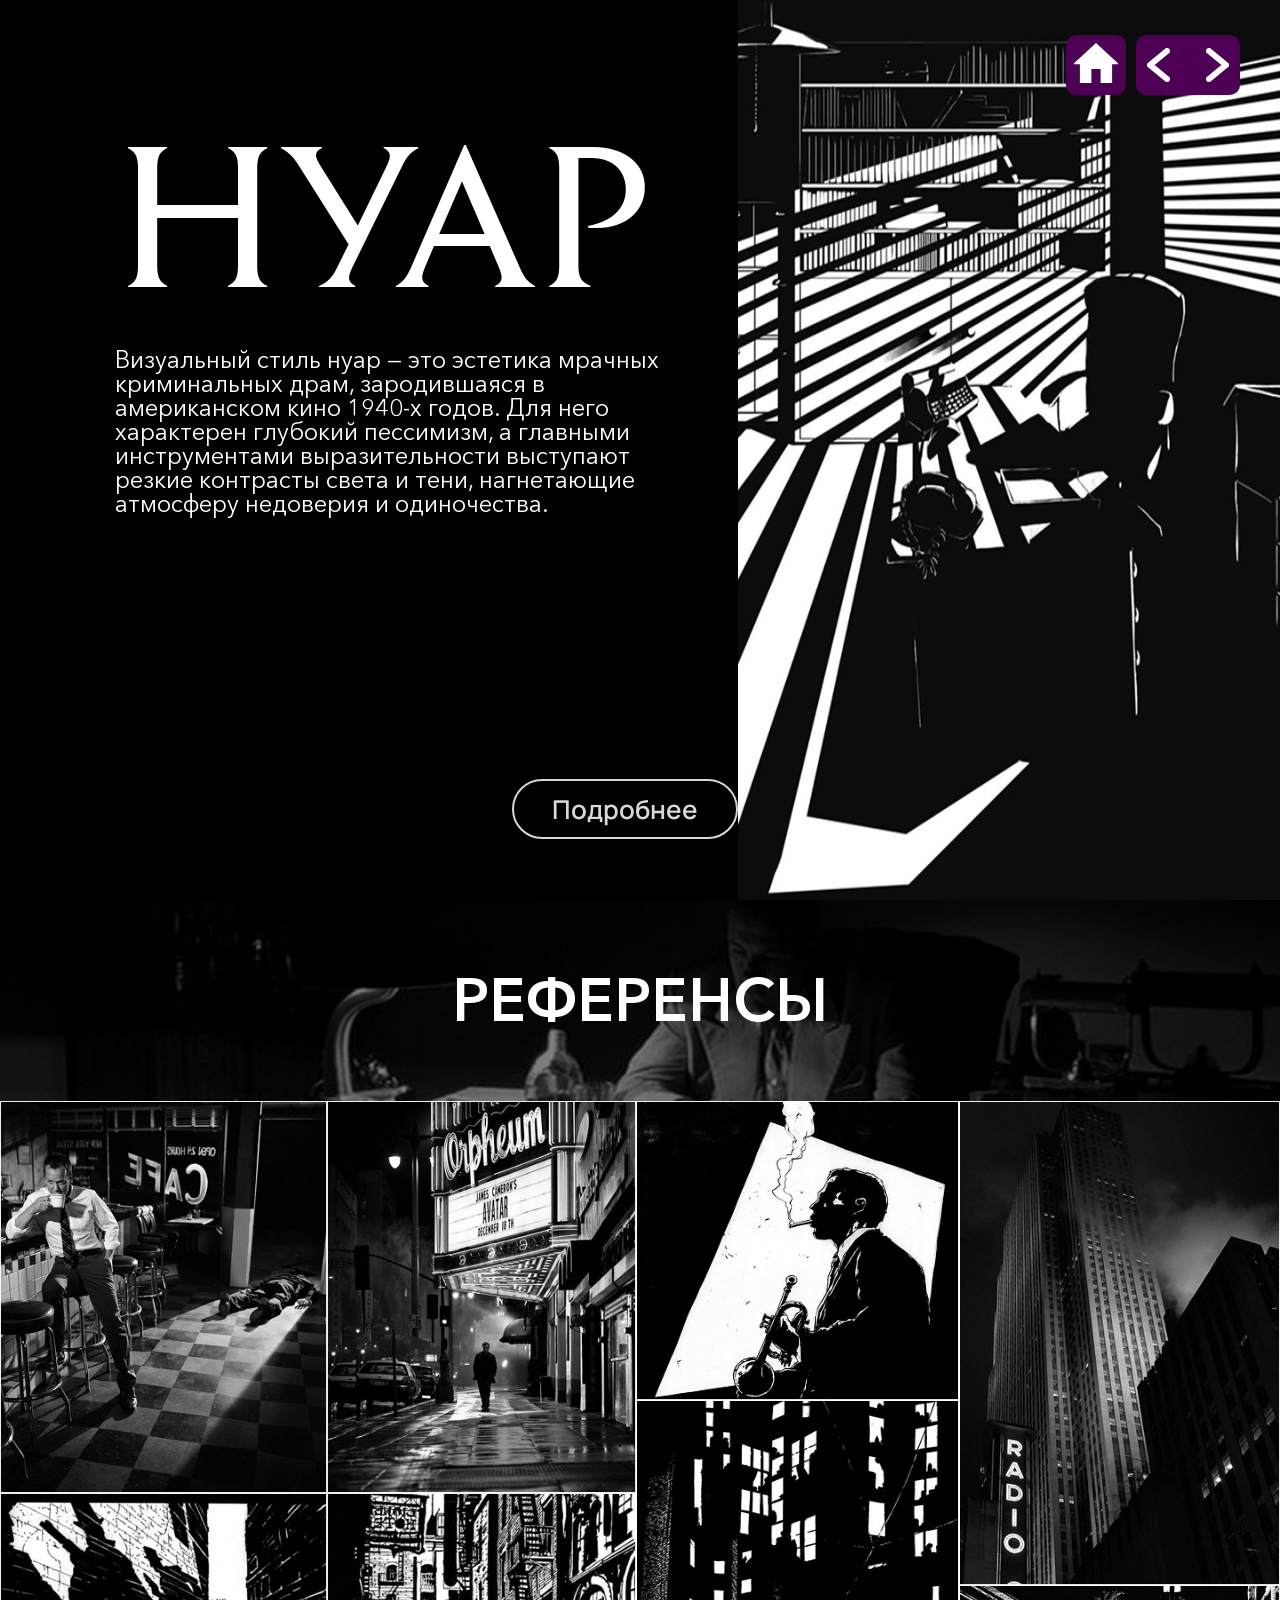
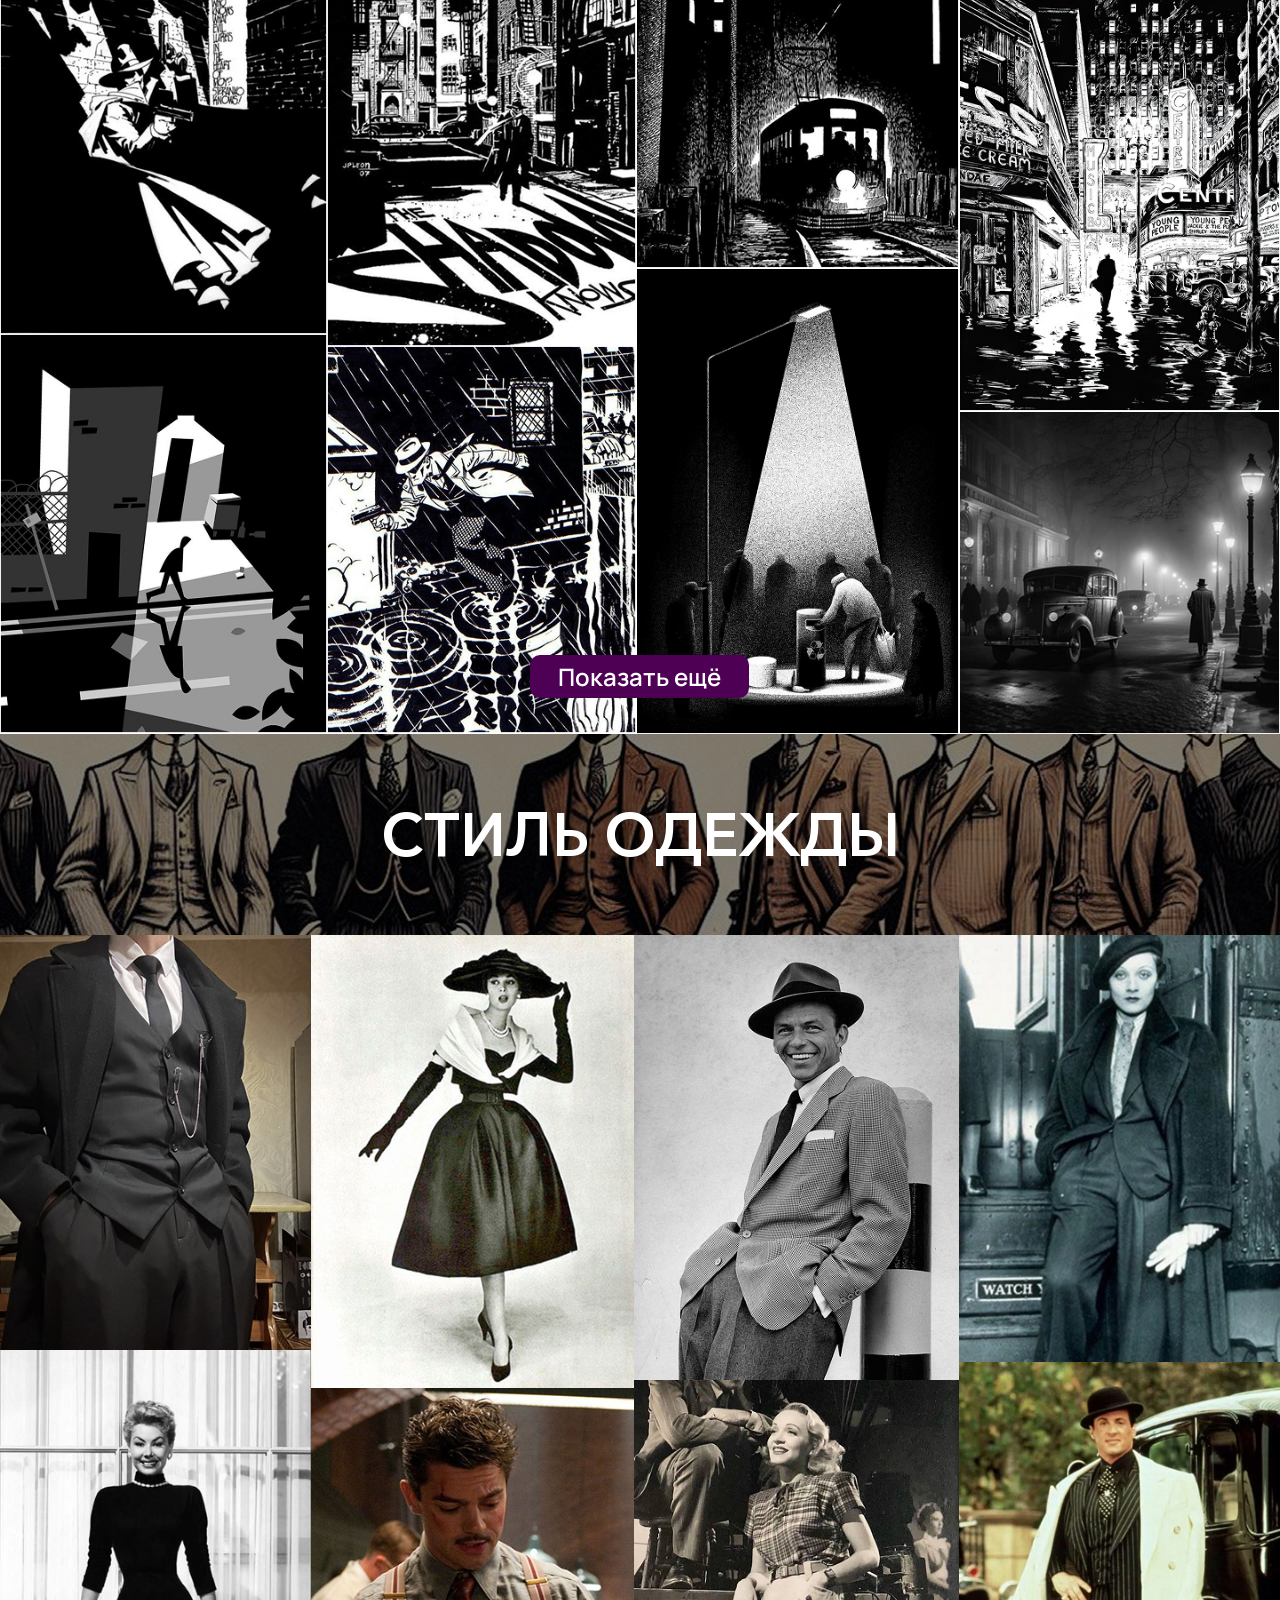
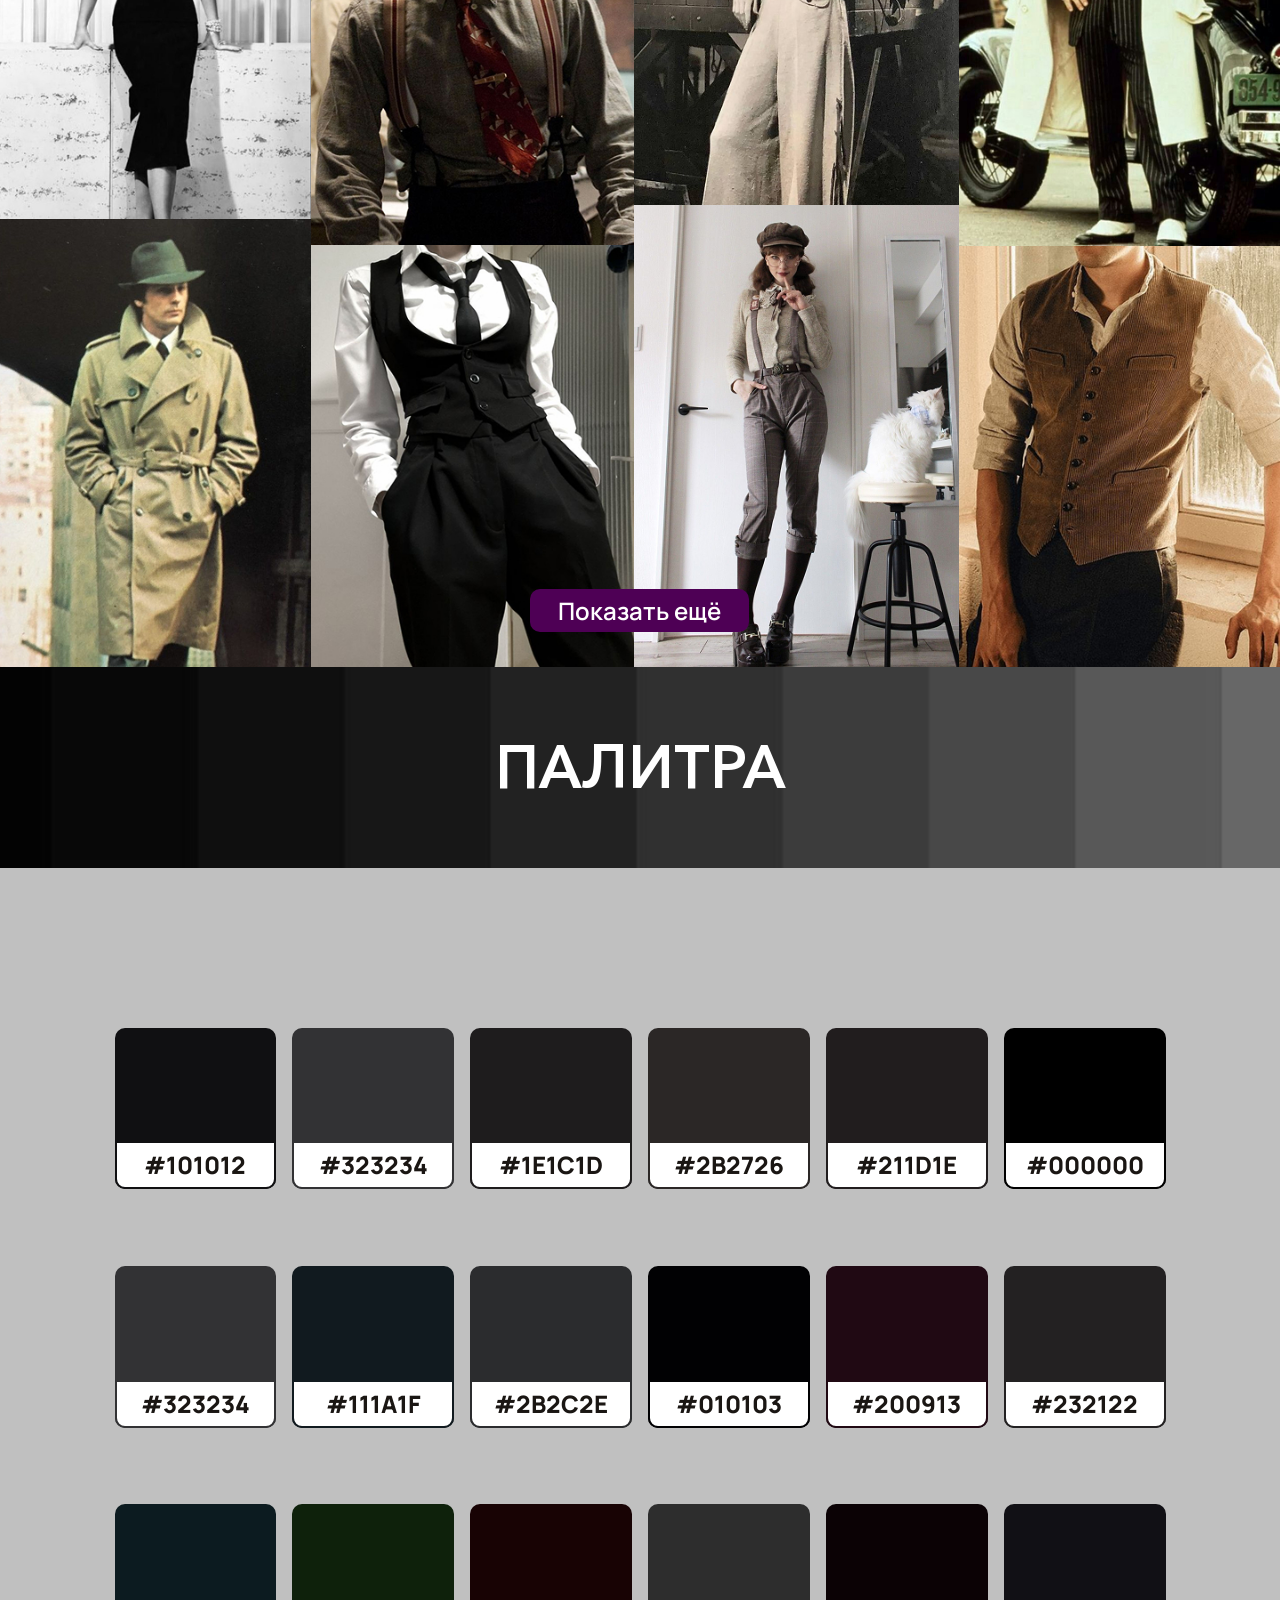
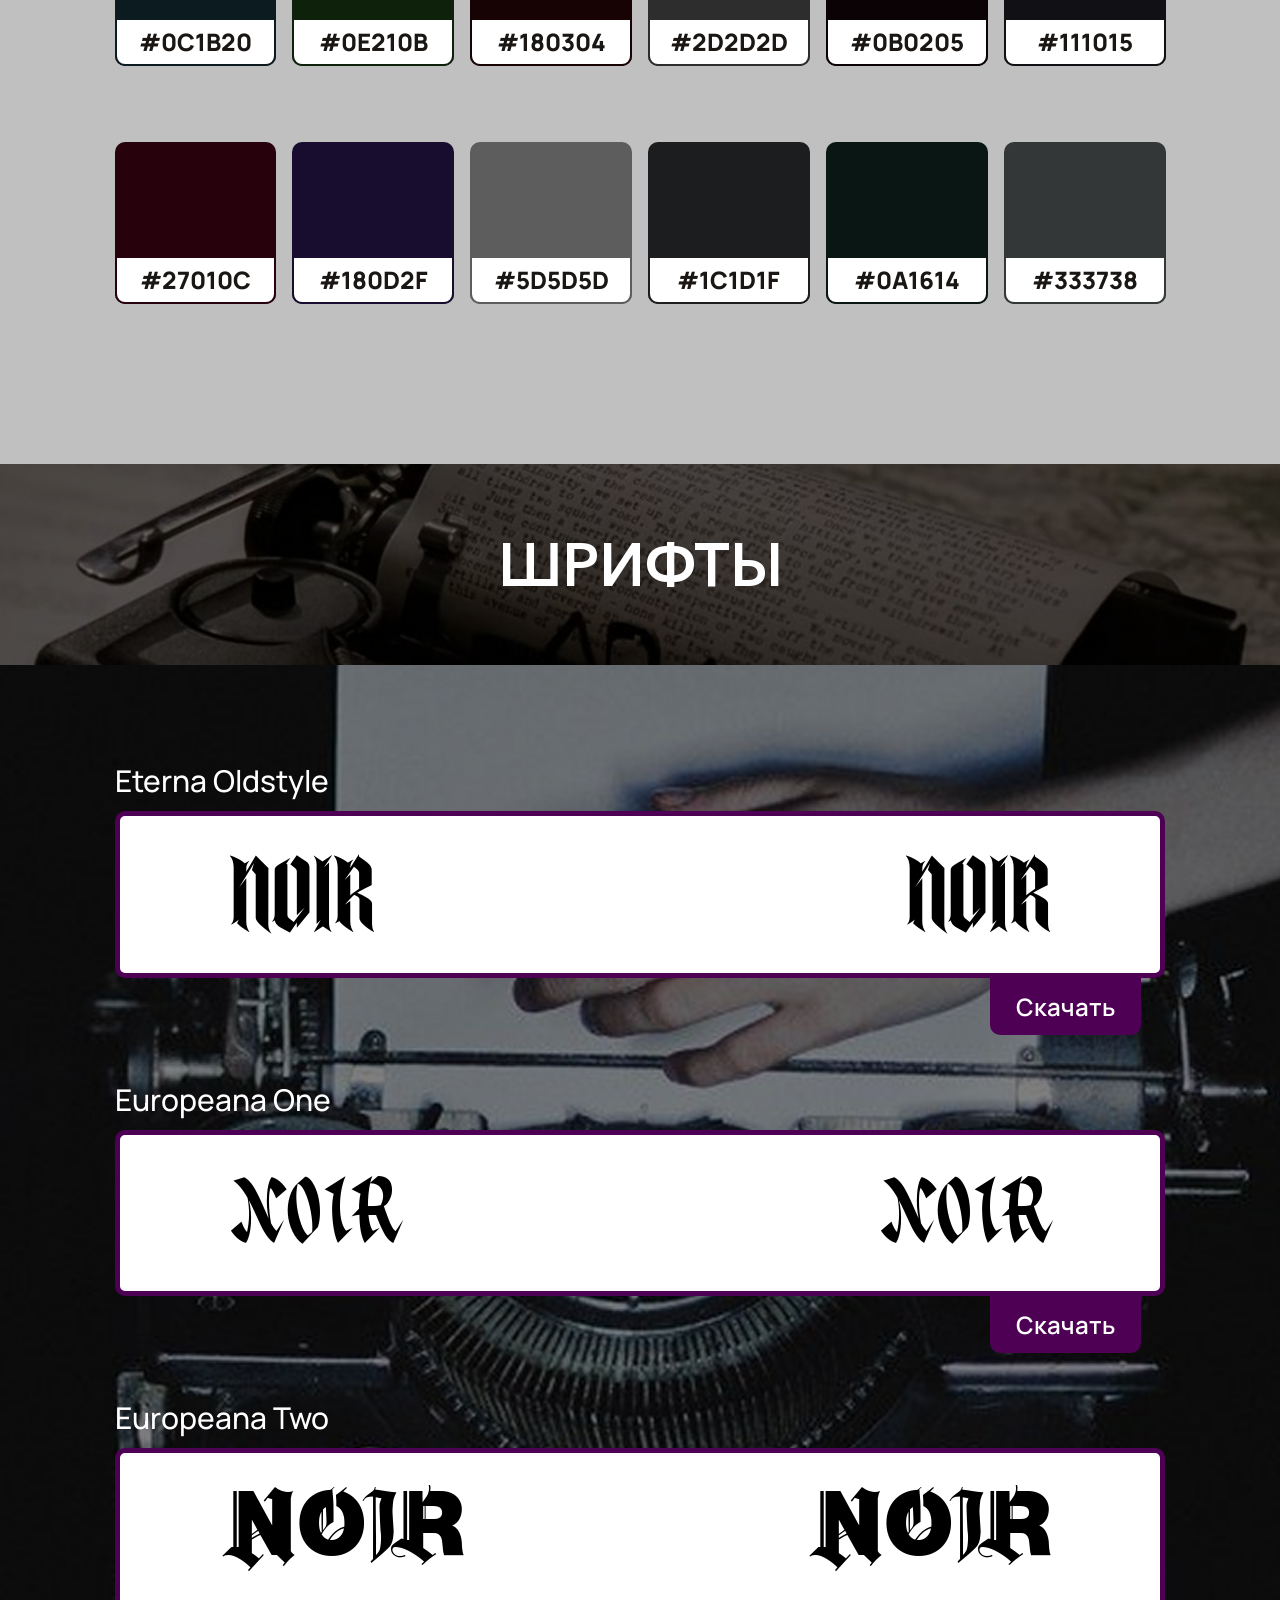
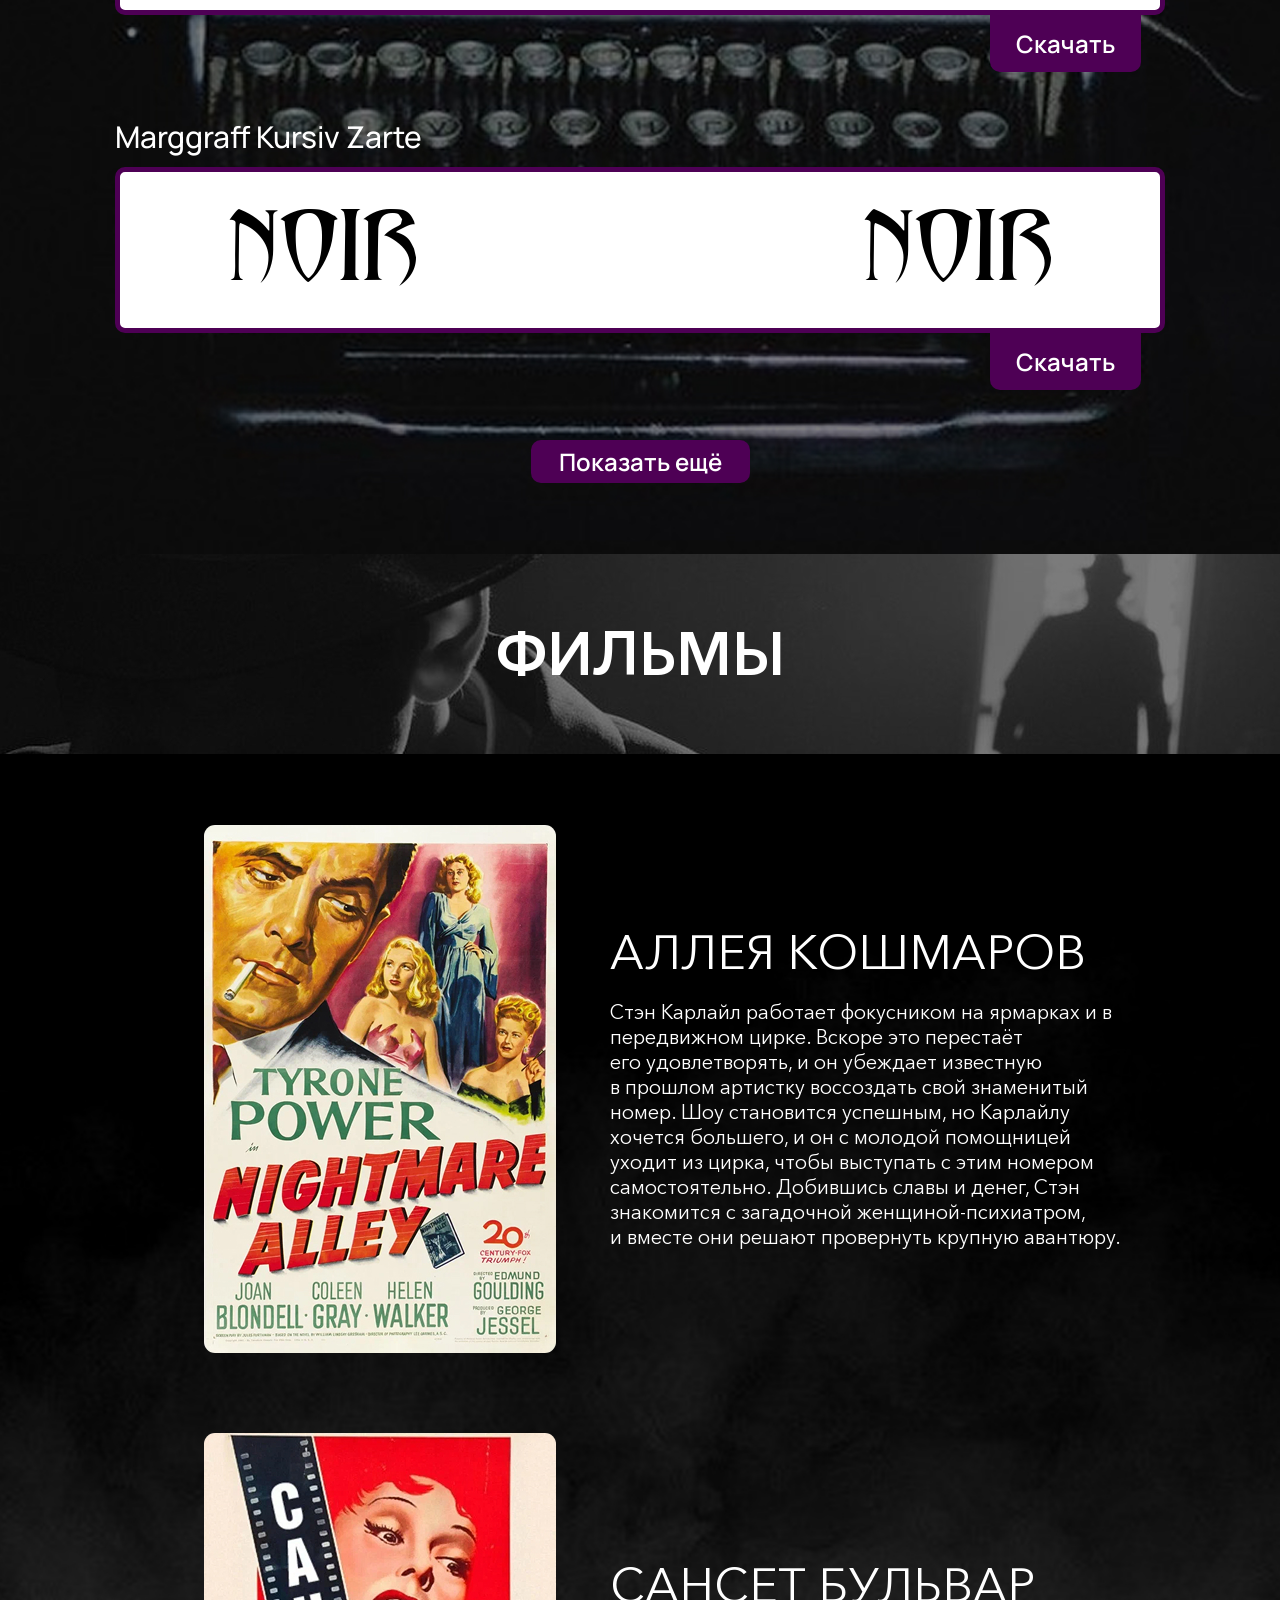
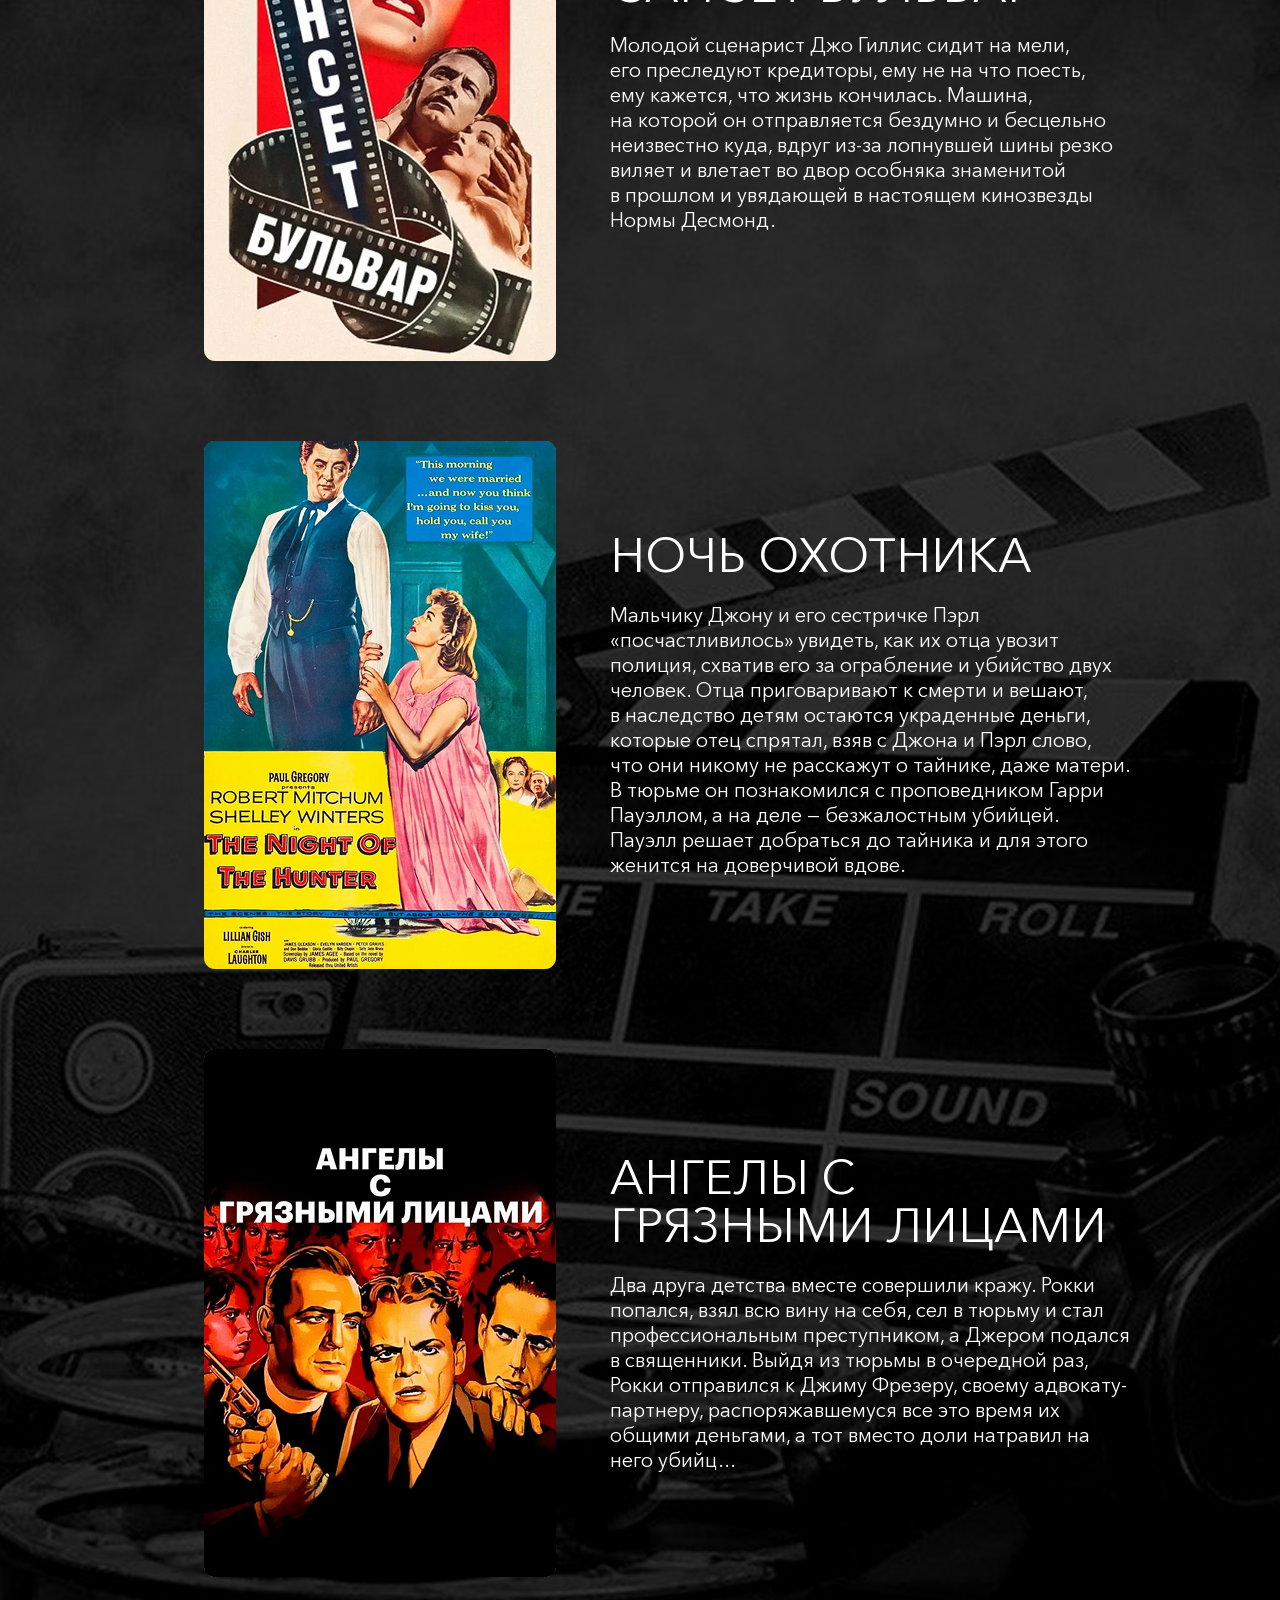
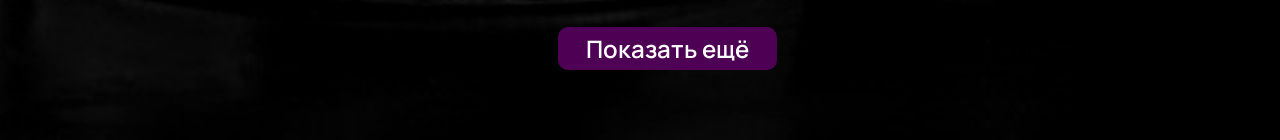
==== noir.html @ a548cc4f "dgffdfdfdfd" ====
<!doctype html>
<html lang="ru">
  <head>
    <meta charset="UTF-8" />
    <meta name="viewport" content="width=device-width, initial-scale=1.0" />
    <title>NOIR</title>
    <link rel="stylesheet" href="styles/null.css" />
    <link rel="stylesheet" href="styles/noir.css" />
  </head>
  <body>
    <menu>
        <nav>
            <button><a href=""><img src="img/home.svg" alt=""></a></button>
            <div>
                <button class="left"><a href="goth.html"><img src="img/right.svg" alt=""></a></button>
                <button class="right"><a href=""><img src="img/left.svg" alt=""></a></button>
            </div>
        </nav>
    </menu>

    <header>
      <div>
        <h1>НУАР</h1>
        <p>
            Визуальный стиль нуар  —  это эстетика мрачных криминальных драм, зародившаяся в американском кино 1940-х годов. Для него характерен глубокий пессимизм, а главными инструментами выразительности выступают резкие контрасты света и тени, нагнетающие атмосферу недоверия и одиночества. 
        </p>
        <button>Подробнее</button>
      </div>
      <img src="img/noir/main_screen/main.jpg" alt="">
    </header>

    <section class="arh">
      <div class="arh_h2">
        <h2>РЕФЕРЕНСЫ</h2>
      </div>
      <div class="arh_gallery">
        <div class="arh_gallery_1">
          <img src="img/noir/block_1/G2_P1.jpg" alt="" />
          <img src="img/noir/block_1/G2_P2.jpg" alt="" />
          <img src="img/noir/block_1/G2_P3.jpg" alt="">
        </div>
        <div class="arh_gallery_2">
          <img src="img/noir/block_1/G2_P4.jpg" alt="" />
          <img src="img/noir/block_1/G2_P5.jpg" alt="" />
          <img src="img/noir/block_1/G2_P6.jpg" alt="">
        </div>
        <div class="arh_gallery_3">
          <img src="img/noir/block_1/G2_P7.jpg" alt="" />
          <img src="img/noir/block_1/G2_P8.jpg" alt="" />
          <img src="img/noir/block_1/G2_P9.jpg" alt="">
        </div>
        <div class="arh_gallery_4">
          <img src="img/noir/block_1/G2_P10.jpg" alt="" />
          <img src="img/noir/block_1/G2_P11.jpg" alt="" />
          <img src="img/noir/block_1/G2_P12.jpg" alt="">
        </div>
        <button class="btn_more">Показать ещё</button>
      </div>
    </section>

    <section class="style">
      <div class="style_h2">
        <h2>СТИЛЬ ОДЕЖДЫ</h2>
      </div>
      <div class="style_gallery">
        <div class="style_gallery_1">
          <img src="img/noir/block_2/G3_P1.jpg" alt="" />
          <img src="img/noir/block_2/G3_P2.jpg" alt="" />
          <img src="img/noir/block_2/G3_P3.jpg" alt="" />
        </div>
        <div class="style_gallery_2">
          <img src="img/noir/block_2/G3_P4.jpg" alt="" />
          <img src="img/noir/block_2/G3_P5.jpg" alt="" />
          <img src="img/noir/block_2/G3_P6.jpg" alt="" />
        </div>
        <div class="style_gallery_3">
          <img src="img/noir/block_2/G3_P7.jpg" alt="" />
          <img src="img/noir/block_2/G3_P8.jpg" alt="" />
          <img src="img/noir/block_2/G3_P9.jpg" alt="" />
        </div>
        <div class="style_gallery_4">
          <img src="img/noir/block_2/G3_P10.jpg" alt="" />
          <img src="img/noir/block_2/G3_P11.jpg" alt="" />
          <img src="img/noir/block_2/G3_P12.jpg" alt="" />
        </div>
        <button class="btn_more">Показать ещё</button>
      </div>
    </section>

    <section class="palette">
      <div class="palette_h2">
        <h2>ПАЛИТРА</h2>
      </div>
      <div class="palette_colors">
        <div class="palette_grid">
          <div class="color_card" style="--color: #101012">
            <span class="color_label">#101012</span>
          </div>
          <div class="color_card" style="--color: #323234">
            <span class="color_label">#323234</span>
          </div>
          <div class="color_card" style="--color: #1E1C1D">
            <span class="color_label">#1E1C1D</span>
          </div>
          <div class="color_card" style="--color: #2B2726">
            <span class="color_label">#2B2726</span>
          </div>
          <div class="color_card" style="--color: #211D1E">
            <span class="color_label">#211D1E</span>
          </div>
          <div class="color_card" style="--color: #000000">
            <span class="color_label">#000000</span>
          </div>

          <div class="color_card" style="--color: #323234">
            <span class="color_label">#323234</span>
          </div>
          <div class="color_card" style="--color: #111A1F">
            <span class="color_label">#111A1F</span>
          </div>
          <div class="color_card" style="--color: #2B2C2E">
            <span class="color_label">#2B2C2E</span>
          </div>
          <div class="color_card" style="--color: #010103">
            <span class="color_label">#010103</span>
          </div>
          <div class="color_card" style="--color: #200913">
            <span class="color_label">#200913</span>
          </div>
          <div class="color_card" style="--color: #232122">
            <span class="color_label">#232122</span>
          </div>

          <div class="color_card" style="--color: #0C1B20">
            <span class="color_label">#0C1B20</span>
          </div>
          <div class="color_card" style="--color: #0E210B">
            <span class="color_label">#0E210B</span>
          </div>
          <div class="color_card" style="--color: #180304">
            <span class="color_label">#180304</span>
          </div>
          <div class="color_card" style="--color: #2D2D2D">
            <span class="color_label">#2D2D2D</span>
          </div>
          <div class="color_card" style="--color: #0B0205">
            <span class="color_label">#0B0205</span>
          </div>
          <div class="color_card" style="--color: #111015">
            <span class="color_label">#111015</span>
          </div>

          <div class="color_card" style="--color: #27010C">
            <span class="color_label">#27010C</span>
          </div>
          <div class="color_card" style="--color: #180D2F">
            <span class="color_label">#180D2F</span>
          </div>
          <div class="color_card" style="--color: #5D5D5D">
            <span class="color_label">#5D5D5D</span>
          </div>
          <div class="color_card" style="--color: #1C1D1F">
            <span class="color_label">#1C1D1F</span>
          </div>
          <div class="color_card" style="--color: #0A1614">
            <span class="color_label">#0A1614</span>
          </div>
          <div class="color_card" style="--color: #333738">
            <span class="color_label">#333738</span>
          </div>
        </div>
      </div>
    </section>

    <section class="fonts">
      <div class="fonts_h2">
        <h2>ШРИФТЫ<h2>
      </div>
      <div class="fonts_fonts">
        <div class="font_1">
          <h3>Eterna Oldstyle</h3>
          <div class="font_goth">
            <p>NOIR</p>
            <p>NOIR</p>
          </div>
          <button class="download"><a href="fonts/Cattedrale.zip" download="Cattedrale.zip">Скачать</a></button>
        </div>

        <div class="font_2">
          <h3>Europeana One</h3>
          <div class="font_goth">
            <p>NOIR</p>
            <p>NOIR</p>
          </div>
          <button class="download"><a href="fonts/Wolgadeutsche.rar" download="Wolgadeutsche.rar">Скачать</a></button>
        </div>

        <div class="font_3">
          <h3>Europeana Two</h3>
          <div class="font_goth">
            <p>NOIR</p>
            <p>NOIR</p>
          </div>
          <button class="download"><a href="fonts/Hel Grotesk Gothic SHA.zip" download="Hel Grotesk Gothic SHA.zip">Скачать</a></button>
        </div>

        <div class="font_4">
          <h3>Marggraff Kursiv Zarte</h3>
          <div class="font_goth">
            <p>NOIR</p>
            <p>NOIR</p>
          </div>
          <button class="download"><a href="fonts/Arthur Gothic.zip" download="Arthur Gothic.zip">Скачать</a></button>
        </div>

        <button class="btn_more">Показать ещё</button>
      </div>
    </section>

    <section class="films">
      <div class="films_h2">
        <h2>ФИЛЬМЫ</h2>
      </div>

      <div class="films_films">
        <div class="film_1">
          <img src="img/noir/block_5/film1.jpg" alt="" />
          <div class="film_text">
            <h4>АЛЛЕЯ КОШМАРОВ</h4>
            <p>Стэн Карлайл работает фокусником на ярмарках и в передвижном цирке. Вскоре это перестаёт его удовлетворять, и он убеждает известную в прошлом артистку воссоздать свой знаменитый номер. Шоу становится успешным, но Карлайлу хочется большего, и он с молодой помощницей уходит из цирка, чтобы выступать с этим номером самостоятельно. Добившись славы и денег, Стэн знакомится с загадочной женщиной-психиатром, и вместе они решают провернуть крупную авантюру.</p>
          </div>
        </div>

        <div class="film_2">
          <img src="img/noir/block_5/film2.jpg" alt="" />
          <div class="film_text">
            <h4>САНСЕТ БУЛЬВАР</h4>
            <p>Молодой сценарист Джо Гиллис сидит на мели, его преследуют кредиторы, ему не на что поесть, ему кажется, что жизнь кончилась. Машина, на которой он отправляется бездумно и бесцельно неизвестно куда, вдруг из-за лопнувшей шины резко виляет и влетает во двор особняка знаменитой в прошлом и увядающей в настоящем кинозвезды Нормы Десмонд.</p>
          </div>
        </div>

        <div class="film_3">
          <img src="img/noir/block_5/film3.jpg" alt="" />
          <div class="film_text">
            <h4>НОЧЬ ОХОТНИКА</h4>
            <p>Мальчику Джону и его сестричке Пэрл «посчастливилось» увидеть, как их отца увозит полиция, схватив его за ограбление и убийство двух человек. Отца приговаривают к смерти и вешают, в наследство детям остаются украденные деньги, которые отец спрятал, взяв с Джона и Пэрл слово, что они никому не расскажут о тайнике, даже матери. В тюрьме он познакомился с проповедником Гарри Пауэллом, а на деле — безжалостным убийцей. Пауэлл решает добраться до тайника и для этого женится на доверчивой вдове.</p>
          </div>
        </div>

        <div class="film_4">
          <img src="img/noir/block_5/film4.jpg" alt="" />
          <div class="film_text">
            <h4>АНГЕЛЫ С ГРЯЗНЫМИ ЛИЦАМИ</h4>
            <p>Два друга детства вместе совершили кражу. Рокки попался, взял всю вину на себя, сел в тюрьму и стал профессиональным преступником, а Джером подался в священники. Выйдя из тюрьмы в очередной раз, Рокки отправился к Джиму Фрезеру, своему адвокату-партнеру, распоряжавшемуся все это время их общими деньгами, а тот вместо доли натравил на него убийц...</p>
          </div>
        </div>

        <button class="btn_more">Показать ещё</button>
      </div>
    </section>
  </body>
</html>
---- styles/null.css ----
* {
  padding: 0;
  margin: 0;
  border: 0;
}
*,
*:before,
*:after {
  -moz-box-sizing: border-box;
  -webkit-box-sizing: border-box;
  box-sizing: border-box;
}
:focus,
:active {
  outline: none;
}
a:focus,
a:active {
  outline: none;
}
nav,
footer,
header,
aside {
  display: block;
}
html,
body {
  height: max-content;
  overflow-x: hidden;
  width: 100%;
  font-size: 100%;
  line-height: 1;
  font-size: 16px;
  -ms-text-size-adjust: 100%;
  -moz-text-size-adjust: 100%;
  -webkit-text-size-adjust: 100%;
}
input,
button,
textarea {
  font-family: inherit;
}
input::-ms-clear {
  display: none;
}
button {
  cursor: pointer;
}
button::-moz-focus-inner {
  padding: 0;
  border: 0;
}
a,
a:visited {
  text-decoration: none;
}
a:hover {
  text-decoration: none;
}
ul li {
  list-style: none;
}
img {
  vertical-align: top;
}
h1,
h2,
h3,
h4,
h5,
h6 {
  font-size: inherit;
  font-weight: 400;
}

@font-face {
  font-family: "Rome";
  src: url("../fonts/ST ROME/STRomeTrial-Regular.ttf") format("truetype");
  font-weight: 400;
  font-style: normal;
  font-display: swap;
}

@font-face {
  font-family: "Book";
  src: url("../fonts/BookmanCTT/BookmanCTT.ttf") format("truetype");
  font-weight: 400;
  font-style: normal;
  font-display: swap;
}

@font-face {
  font-family: "Manrope";
  src: url("../fonts/Manrope/Manrope-Medium.ttf") format("truetype");
  font-weight: 500;
  font-style: normal;
  font-display: swap;
}
@font-face {
  font-family: "Manrope";
  src: url("../fonts/Manrope/Manrope-SemiBold.ttf") format("truetype");
  font-weight: 600;
  font-style: normal;
  font-display: swap;
}
@font-face {
  font-family: "Manrope";
  src: url("../fonts/Manrope/Manrope-ExtraBold.ttf") format("truetype");
  font-weight: 800;
  font-style: normal;
  font-display: swap;
}

@font-face {
  font-family: "Avenir";
  src: url("../fonts/Avenir Next Cyr/avenirnextcyr-demi.ttf") format("truetype");
  font-weight: 700;
  font-style: normal;
  font-display: swap;
}
@font-face {
  font-family: "Avenir";
  src: url("../fonts/Avenir Next Cyr/avenirnextcyr-regular.ttf") format("truetype");
  font-weight: 400;
  font-style: normal;
  font-display: swap;
}

@font-face {
  font-family: "Cattedrale";
  src: url("../fonts/Cattedrale/Cattedrale[RUSbyPenka220]-Sliced_0.ttf") format("truetype");
  font-weight: 500;
  font-style: normal;
  font-display: swap;
}

@font-face {
  font-family: "Wolga";
  src: url("../fonts/Wolgadeutsche/Wolgadeutsche.ttf") format("truetype");
  font-weight: 400;
  font-style: normal;
  font-display: swap;
}

@font-face {
  font-family: "Hel";
  src: url("../fonts/Hel Grotesk Gothic SHA/HelBla_Cyr.ttf") format("truetype");
  font-weight: 900;
  font-style: normal;
  font-display: swap;
}

@font-face {
  font-family: "Arthur";
  src: url("../fonts//Arthur Gothic/ofont.ru_Arthur Gothic (1).ttf") format("truetype");
  font-weight: 400;
  font-style: normal;
  font-display: swap;
}

menu {
    position: fixed;
    overflow: hidden;
    top: 30px;
    right: 30px;
    z-index: 1000;
    padding: 5px 10px;
    border-radius: 10px;
}
.menu_fon {
    position: absolute;
    width: 100%;
    height: 100%;
    border-radius: 10px;
    background-color: rgba(0, 0, 0, 0.7);
    filter: blur(15px);
    top: 0;
    z-index: 1001;
}
menu nav {
    position: relative;
    display: flex;
    gap: 10px;
    z-index: 1111;
}
menu button {
    background-color: rgba(78, 0, 85, 1);
    height: 60px;
    width: 60px;
    border-radius: 10px
}
.left {
    width: 50px;
    border-radius: 10px 0 0 10px;
    padding-right: 5px;
    background-color: unset;
}
.right {
    width: 50px;
    padding-left: 5px;
    border-radius: 0 10px 10px 0;
    background-color: unset;
}
menu div {
    border-radius: 10px;
    background-color: rgba(78, 0, 85, 1);
}
---- styles/noir.css ----
header {
  height: 100vh;
  width: 100vw;
  padding-left: 9vw;
  display: flex;
  background-color: #000000;
}
header div {
    height: 100%;
    padding: 10vw 5.9vw 0 0;
    position: relative;
}
header img {
    height: 100vh;
    width: 42.36vw;
}
h1 {
  font-family: "Rome", Sans-Serif;
  font-weight: 400;
  font-size: 200px;
  color: #ffffff;
}
header p {
  font-family: 'Avenir', Sans-Serif;
  margin-top: 20px;
  font-weight: 400;
  font-size: 24px;
  color: #ffffff;
}
header button {
  padding: 10px 38px;
  font-family: "Manrope", Sans-Serif;
  font-weight: 600;
  font-size: 26px;
  color: rgba(255, 255, 255, 0.85);
  border: 2px solid rgba(255, 252, 252, 0.85);
  border-radius: 100px;
  background-color: unset;
  display: block;
  margin: auto;
  position: absolute;
  bottom: 4.8vw;
  right: 0;
}

h2 {
  font-family: "Avenir", Sans-Serif;
  font-weight: 700;
  font-size: 60px;
  color: #ffffff;
}
.arh_h2,
.style_h2,
.palette_h2,
.fonts_h2,
.films_h2 {
  padding: 5.5vw 0;
  display: grid;
  justify-content: center;
}
.arh_h2 {
  background-image: url("../img/noir/block_1/tittle.jpg");
  background-size: cover;
  background-position: center;
  background-repeat: no-repeat;
}
.arh_gallery {
  position: relative;
  width: 100vw;
  display: flex;
}
.arh_gallery_1,
.arh_gallery_2,
.arh_gallery_3,
.arh_gallery_4 {
  width: 100%;
}
.arh_gallery_1 img,
.arh_gallery_2 img,
.arh_gallery_3 img,
.arh_gallery_4 img {
  height: auto;
  display: block;
  object-fit: cover;
  transition:
    transform 0.5s ease,
    box-shadow 0.5s ease;
  cursor: pointer;
}
.arh_gallery_1 img:hover,
.arh_gallery_2 img:hover,
.arh_gallery_3 img:hover,
.arh_gallery_4 img:hover {
  transform: scale(1.02);
  box-shadow: 5px 5px 20px 12px rgba(0, 0, 0, 0.5);
  z-index: 10;
  position: relative;
}
.arh_gallery_1 img {
    width: 25.55vw;
}
.arh_gallery_2 img {
    width: 24.16vw;
}
.arh_gallery_3 img {
    width: 25.22vw;
}
.arh_gallery_4 img {
    width: 25.07vw;
}

.btn_more {
  padding: 5px 28px;
  background-color: rgba(78, 0, 85, 1);
  border-radius: 10px;
  font-family: "Manrope", Sans-Serif;
  font-weight: 600;
  font-size: 24px;
  color: rgba(255, 255, 255, 1);
  z-index: 20;
  --width: max-content;
}
.arh_gallery button {
  position: absolute;
  bottom: 2.8vw;
  right: calc(50vw - 109px);
}

.style {
  width: 100vw;
}
.style_h2 {
  background-image: url("../img/noir/block_2/tittle.jpg");
  background-size: cover;
  background-position: center;
  background-repeat: no-repeat;
}
.style_gallery {
  position: relative;
  width: 100vw;
  display: flex;
}
.style_gallery_1 img,
.style_gallery_2 img,
.style_gallery_3 img,
.style_gallery_4 img {
  height: auto;
  display: block;
  object-fit: cover;
  transition:
    transform 0.5s ease,
    box-shadow 0.5s ease;
  cursor: pointer;
}
.style_gallery_1 img:hover,
.style_gallery_2 img:hover,
.style_gallery_3 img:hover,
.style_gallery_4 img:hover {
  transform: scale(1.02);
  box-shadow: 5px 5px 20px 12px rgba(0, 0, 0, 0.5);
  z-index: 10;
  position: relative;
}
.style_gallery_1 img {
  width: 24.31vw;
}
.style_gallery_2 img {
  width: 25.21vw;
}
.style_gallery_3 img {
  width: 25.4vw;
}
.style_gallery_4 img {
  width: 25.09vw;
}
.style_gallery button {
  position: absolute;
  bottom: 2.7vw;
  right: calc(50vw - 109px);
}

.palette {
  width: 100vw;
}
.palette_h2 {
  background-image: url("../img/noir/block_3/tittle.jpg");
  background-size: cover;
  background-position: center;
  background-repeat: no-repeat;
}
.palette_colors {
  width: 100%;
  padding: 12.5vw 8.95vw;
  background-color: #C0C0C0;
}
.palette_grid {
  display: grid;
  grid-template-columns: repeat(6, 1fr);
  gap: 5.97vw 1.25vw;
  max-width: calc(182px * 6 + 18px * 5);
  margin: 0 auto;
}
.color_card {
  border-radius: 10px;
  background-color: var(--color);
  aspect-ratio: 1 / 1;
  width: 100%;
  position: relative;
  transition:
    transform 0.25s ease,
    box-shadow 0.25s ease;
  cursor: pointer;
}
.color_card:hover {
  transform: scale(1.05);
  box-shadow: 0 20px 30px -12px rgba(0, 0, 0, 0.3);
  z-index: 10;
}
.color_label {
  position: absolute;
  text-align: center;
  width: 100%;
  bottom: 0;
  background: rgba(255, 255, 255, 1);
  border: 2px solid var(--color);
  border-radius: 0 0 10px 10px;
  padding: 10px 0;
  font-size: 24px;
  font-weight: 800;
  font-family: "Manrope", Sans-Serif;
  color: #1a1613;
  pointer-events: none;
}

.fonts {
  width: 100vw;
}
.fonts_h2 {
  background-image: url("../img/noir/block_4/tittle.jpg");
  background-size: cover;
  background-position: center;
  background-repeat: no-repeat;
}
.fonts_fonts {
  padding: 7.9vw 9vw 5.5vw 9vw;
  background-image: url("../img/noir/block_4/G5.jpg");
  background-size: cover;
  background-position: center;
  background-repeat: no-repeat;
  background-position: top;
  display: grid;
  gap: 50px;
  justify-items: center;
}
.font_1,
.font_2,
.font_3,
.font_4 {
  width: 100%;
}
.font_1 p {
  font-family: "Cattedrale", Sans-Serif;
  font-weight: 500;
}
.font_2 p {
  font-family: "Wolga", Sans-Serif;
  font-weight: 400;
}
.font_3 p {
  font-family: "Hel", Sans-Serif;
  font-weight: 900;
}
.font_4 p {
  font-family: "Arthur", Sans-Serif;
  font-weight: 400;
}
h3 {
  font-family: "Manrope", Sans-Serif;
  font-weight: 500;
  font-size: 30px;
  color: #ffffff;
  margin-bottom: 15px;
}
.font_goth {
  width: 100%;
  padding: 2.6vw 8.41vw;
  display: flex;
  justify-content: space-between;
  background-color: #ffffff;
  border: 5px solid #4e0055;
  border-radius: 10px;
}
.font_goth p {
  font-size: 90px;
  color: #000000;
}
.download {
  font-family: "Manrope", Sans-Serif;
  font-weight: 600;
  font-size: 24px;
  color: #ffffff;
  background-color: #4e0055;
  border-radius: 0 0 10px 10px;
  margin-left: calc(98% - 12vw);
  padding: 12px 26px;
}
.download a {
  font-family: "Manrope", Sans-Serif;
  font-weight: 600;
  font-size: 24px;
  color: #ffffff;
}

.films {
  width: 100vw;
}
.films_h2 {
  background-image: url("../img/noir/block_5/tittle.jpg");
  background-size: cover;
  background-position: center;
  background-repeat: no-repeat;
}
.films_films {
  background-image: url("../img/noir/block_5/G6.jpg");
  background-size: cover;
  background-position: center;
  background-repeat: no-repeat;
  padding: 5.5vw 11.73vw 5.5vw 15.97vw;
  display: grid;
  gap: 80px;
  justify-items: center;
}
.films_films img {
  width: 352px;
  height: 528px;
  border-radius: 11px;
}
.film_1,
.film_2,
.film_3,
.film_4 {
  display: flex;
  gap: 4.16vw;
  align-items: center;
}
h4 {
  font-family: "Avenir", Sans-Serif;
  font-size: 48px;
  font-weight: 450;
  color: #ffffff;
  margin-bottom: 24px;
}
.film_text p {
  font-family: "Avenir", Sans-Serif;
  font-size: 20px;
  font-weight: 400;
  color: #ffffff;
  line-height: 25px;
}
.films_films .btn_more {
  margin-top: -30px;
}
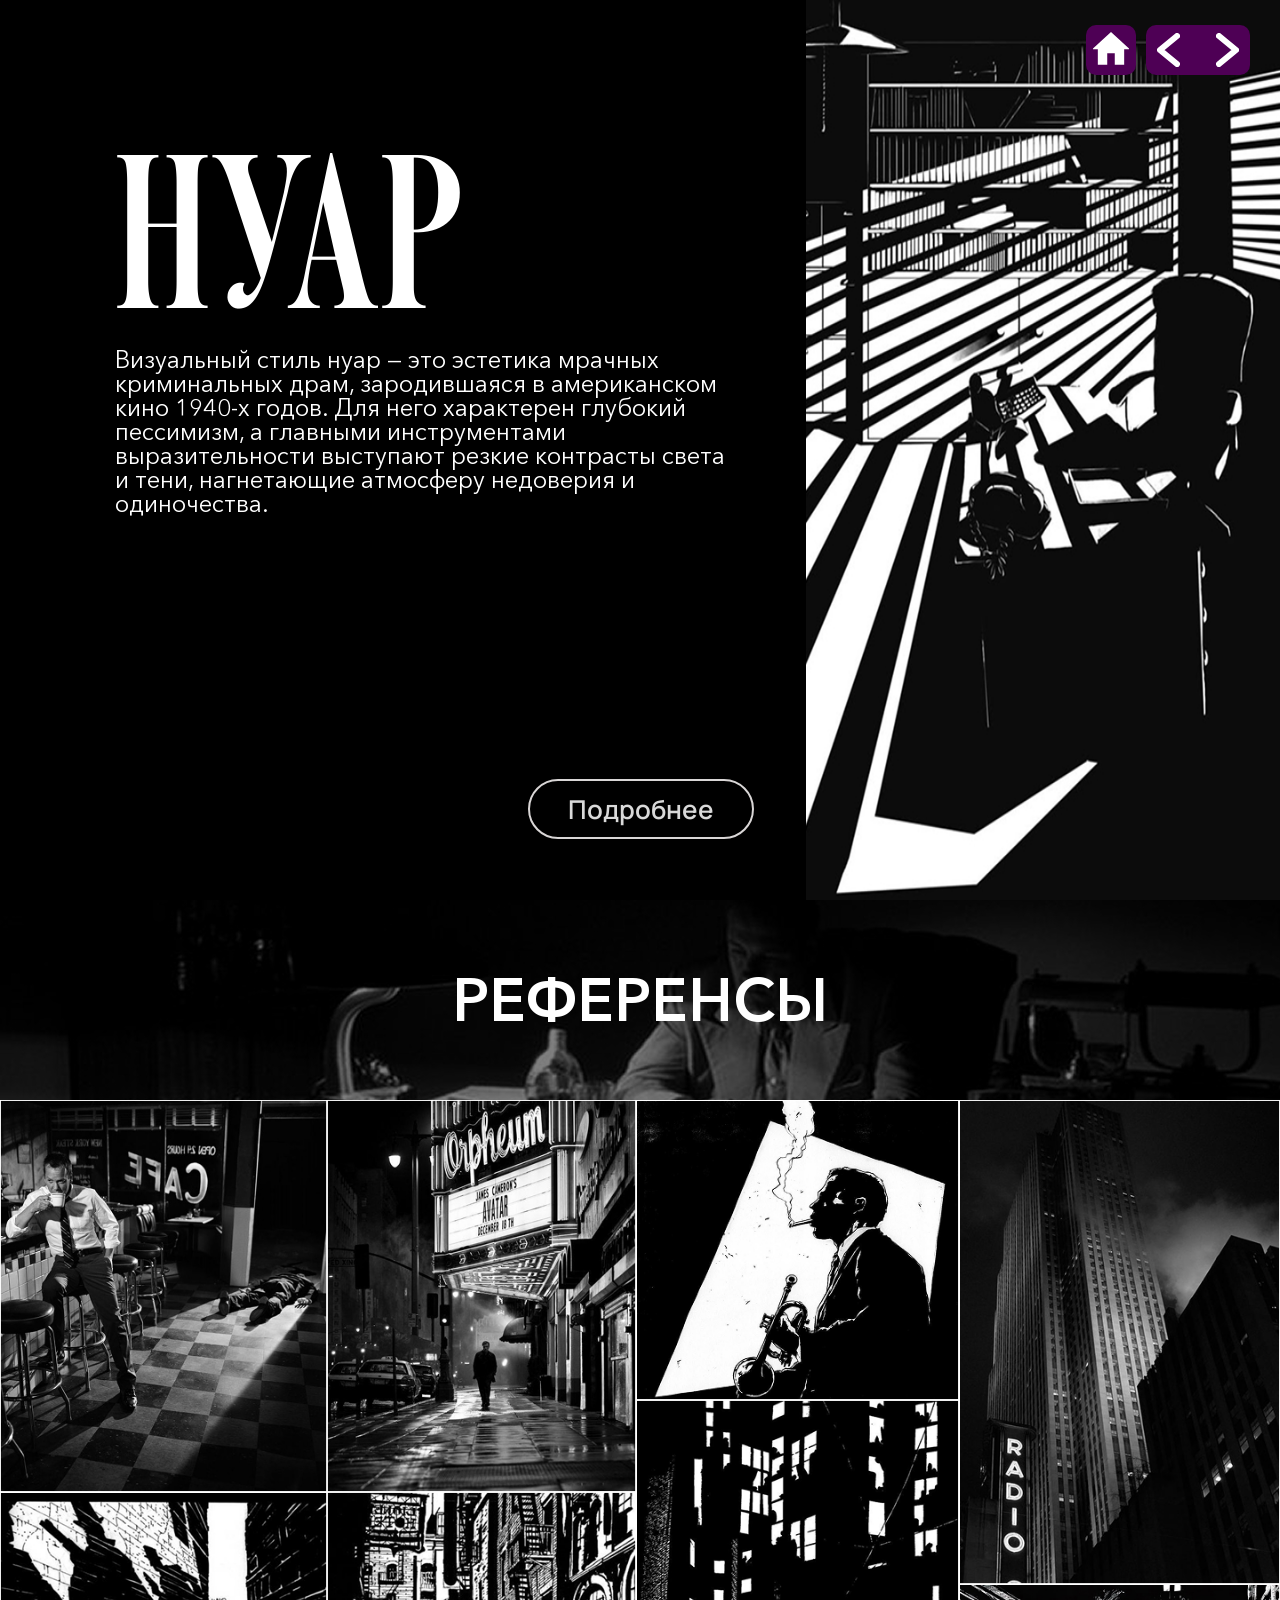
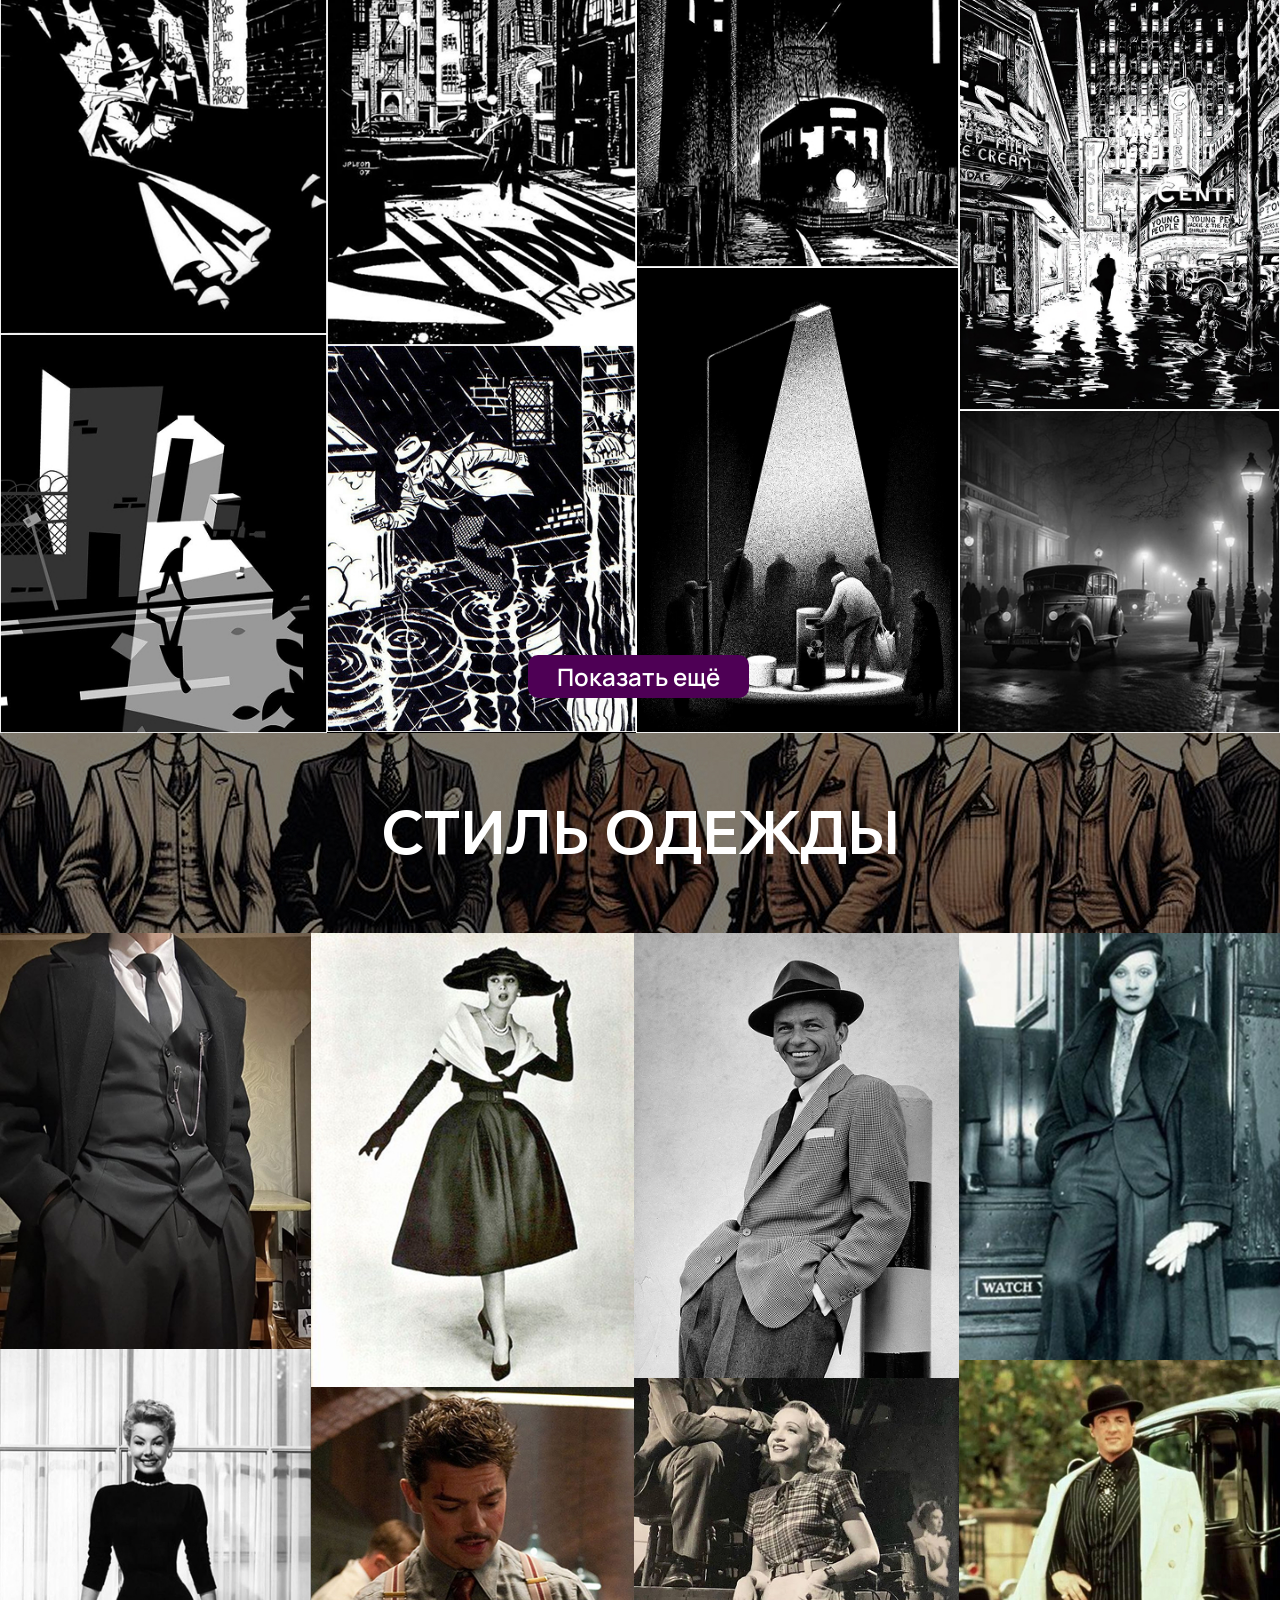
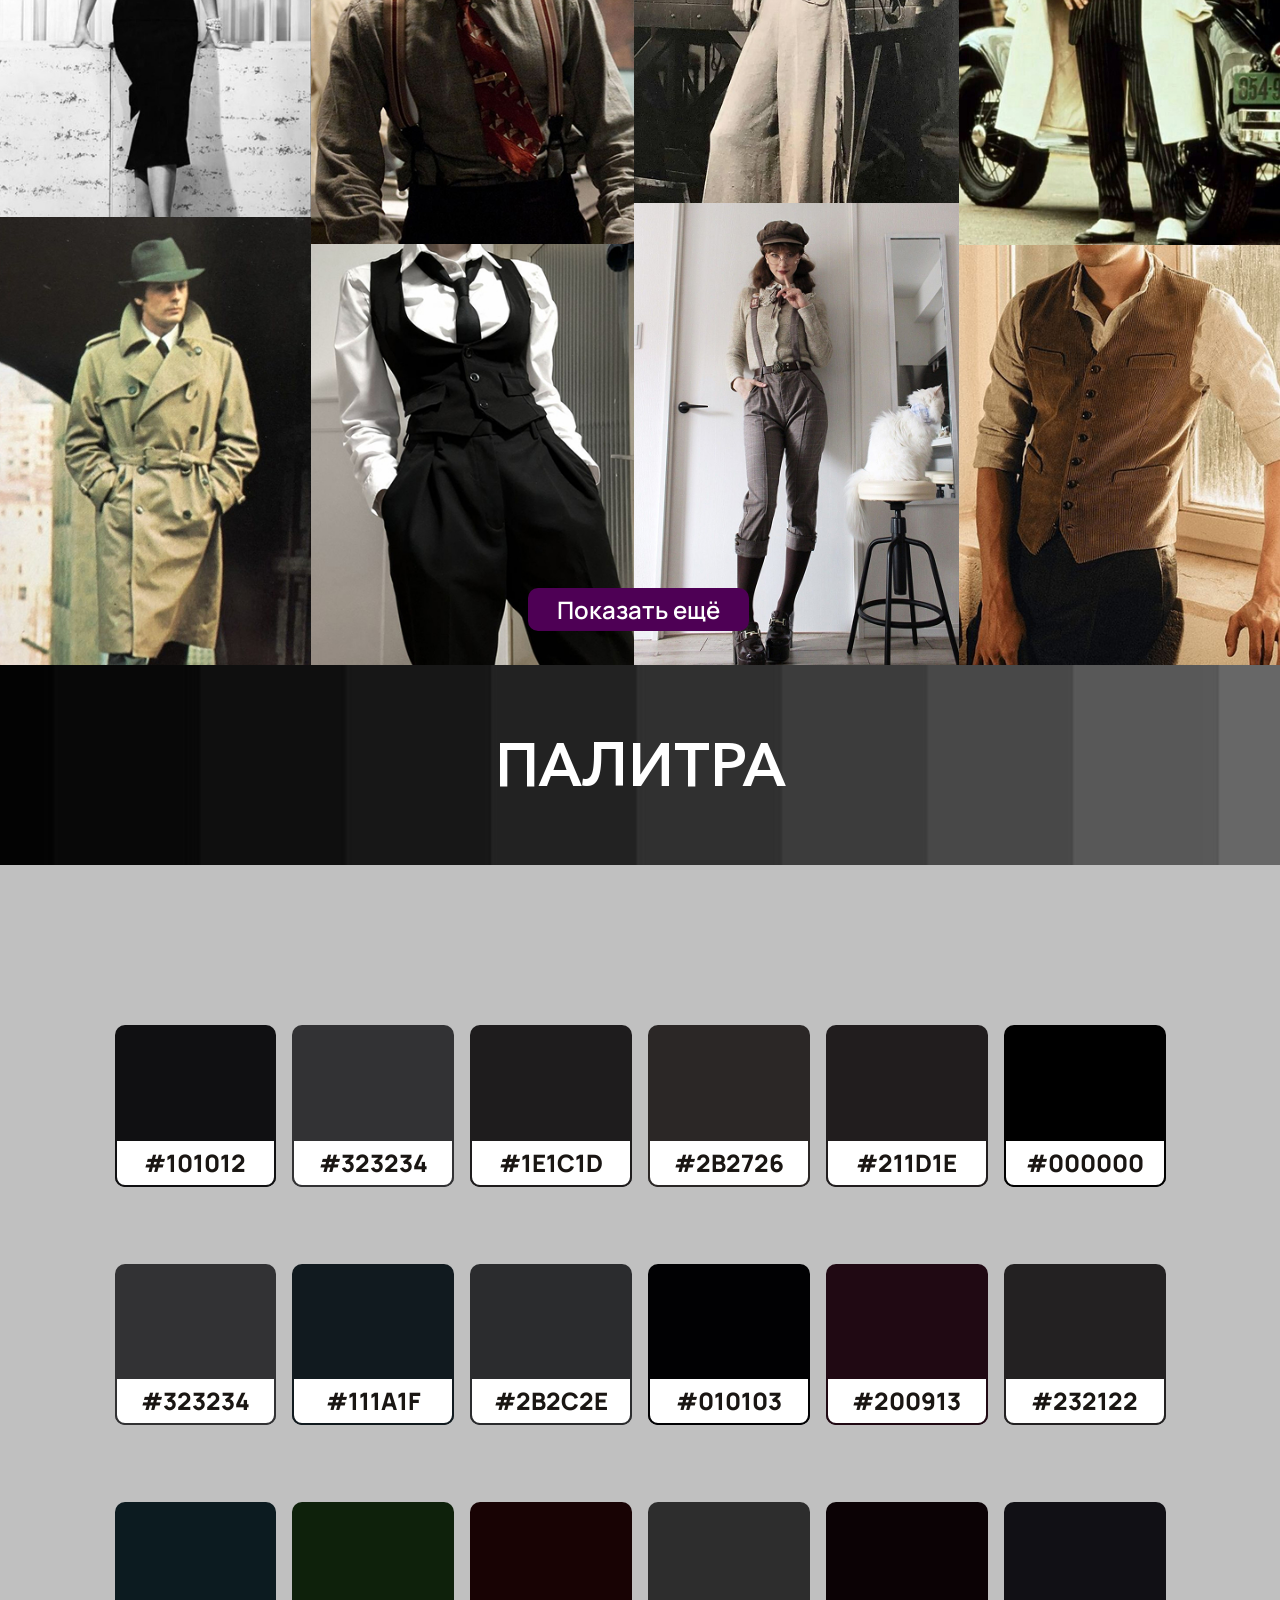
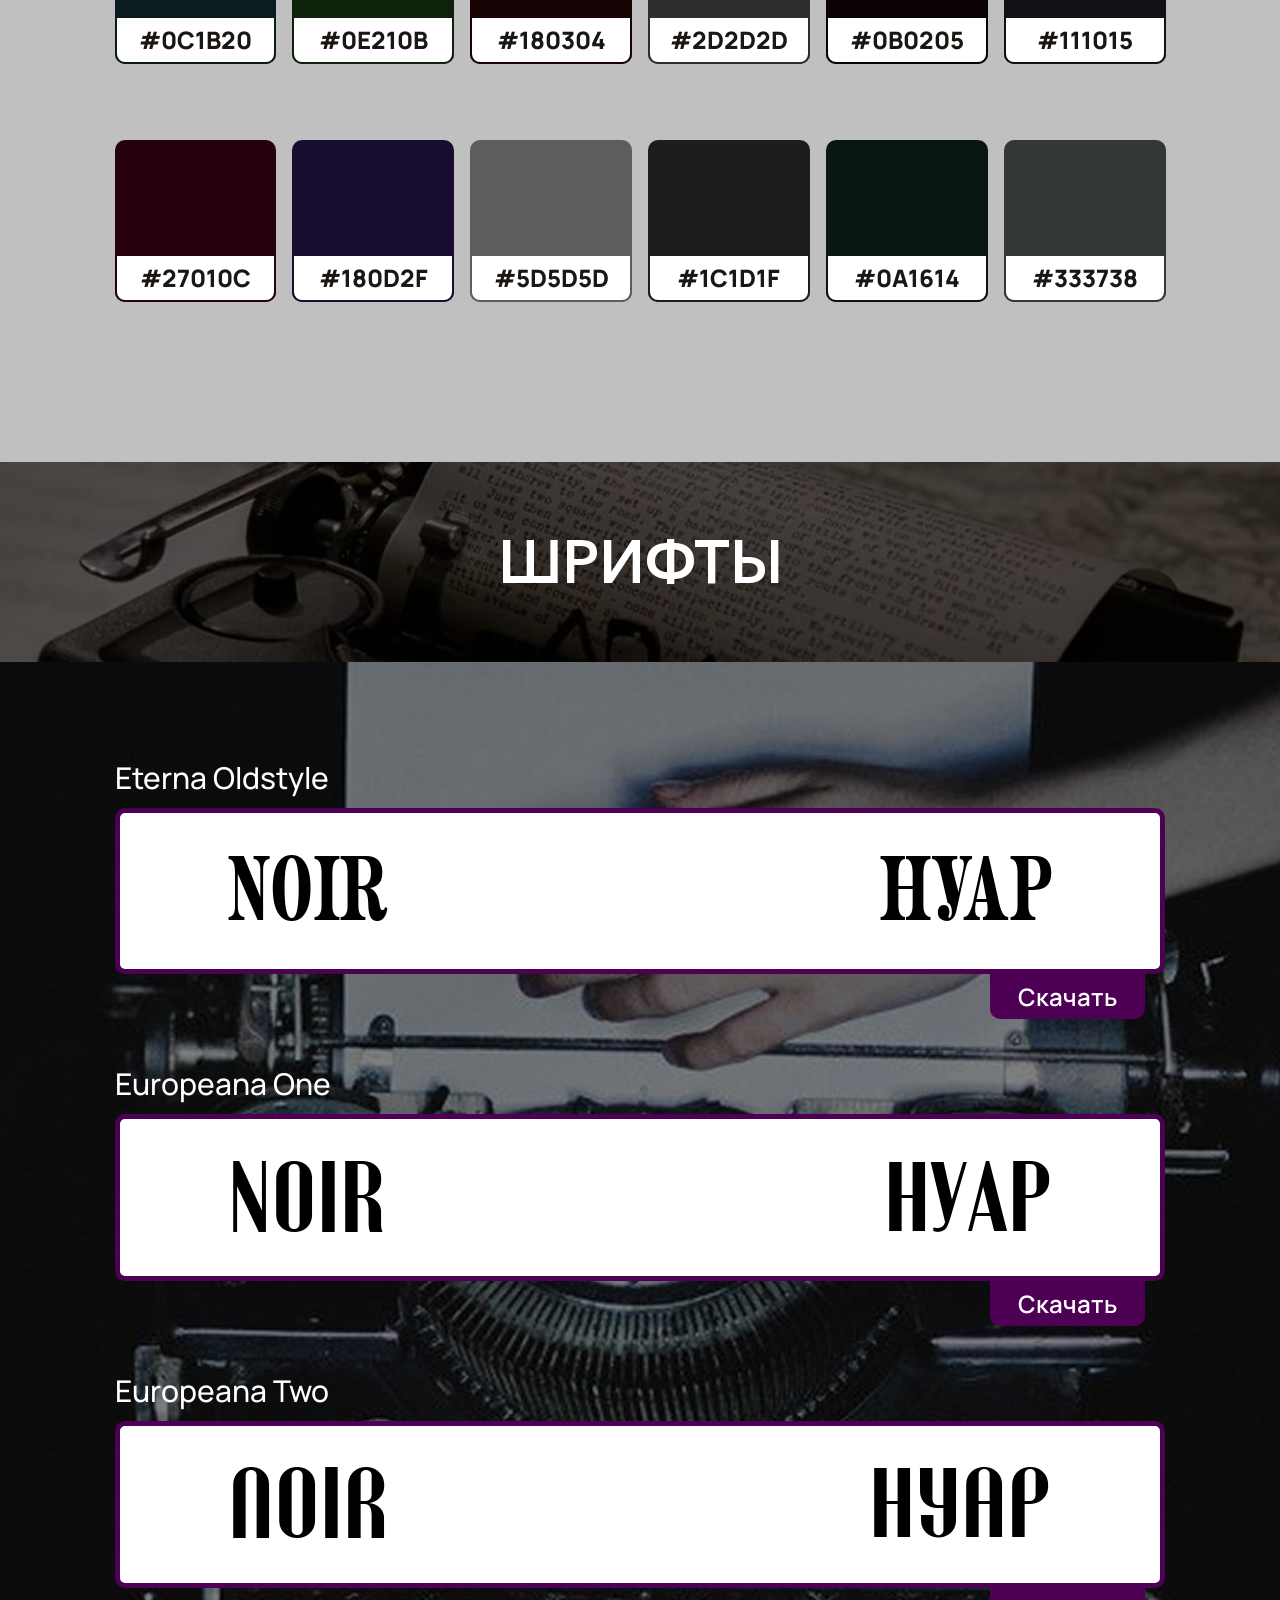
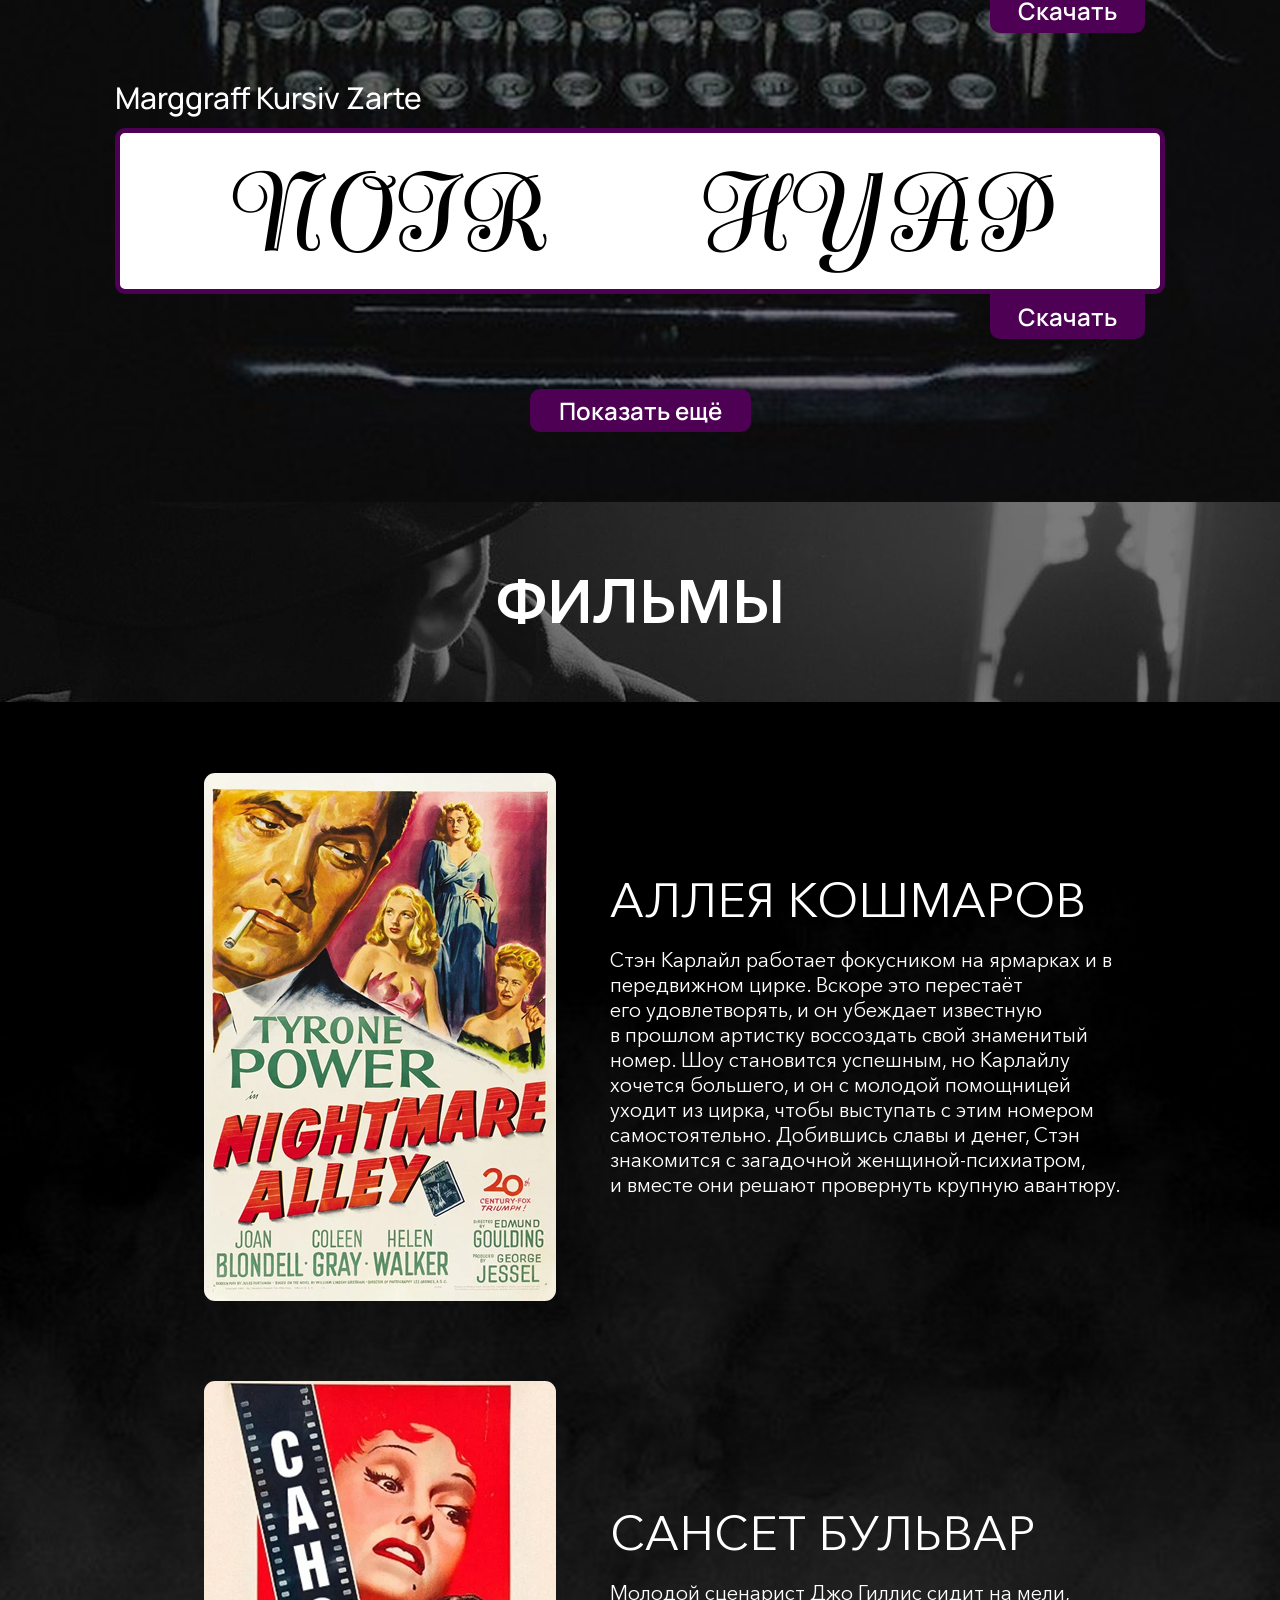
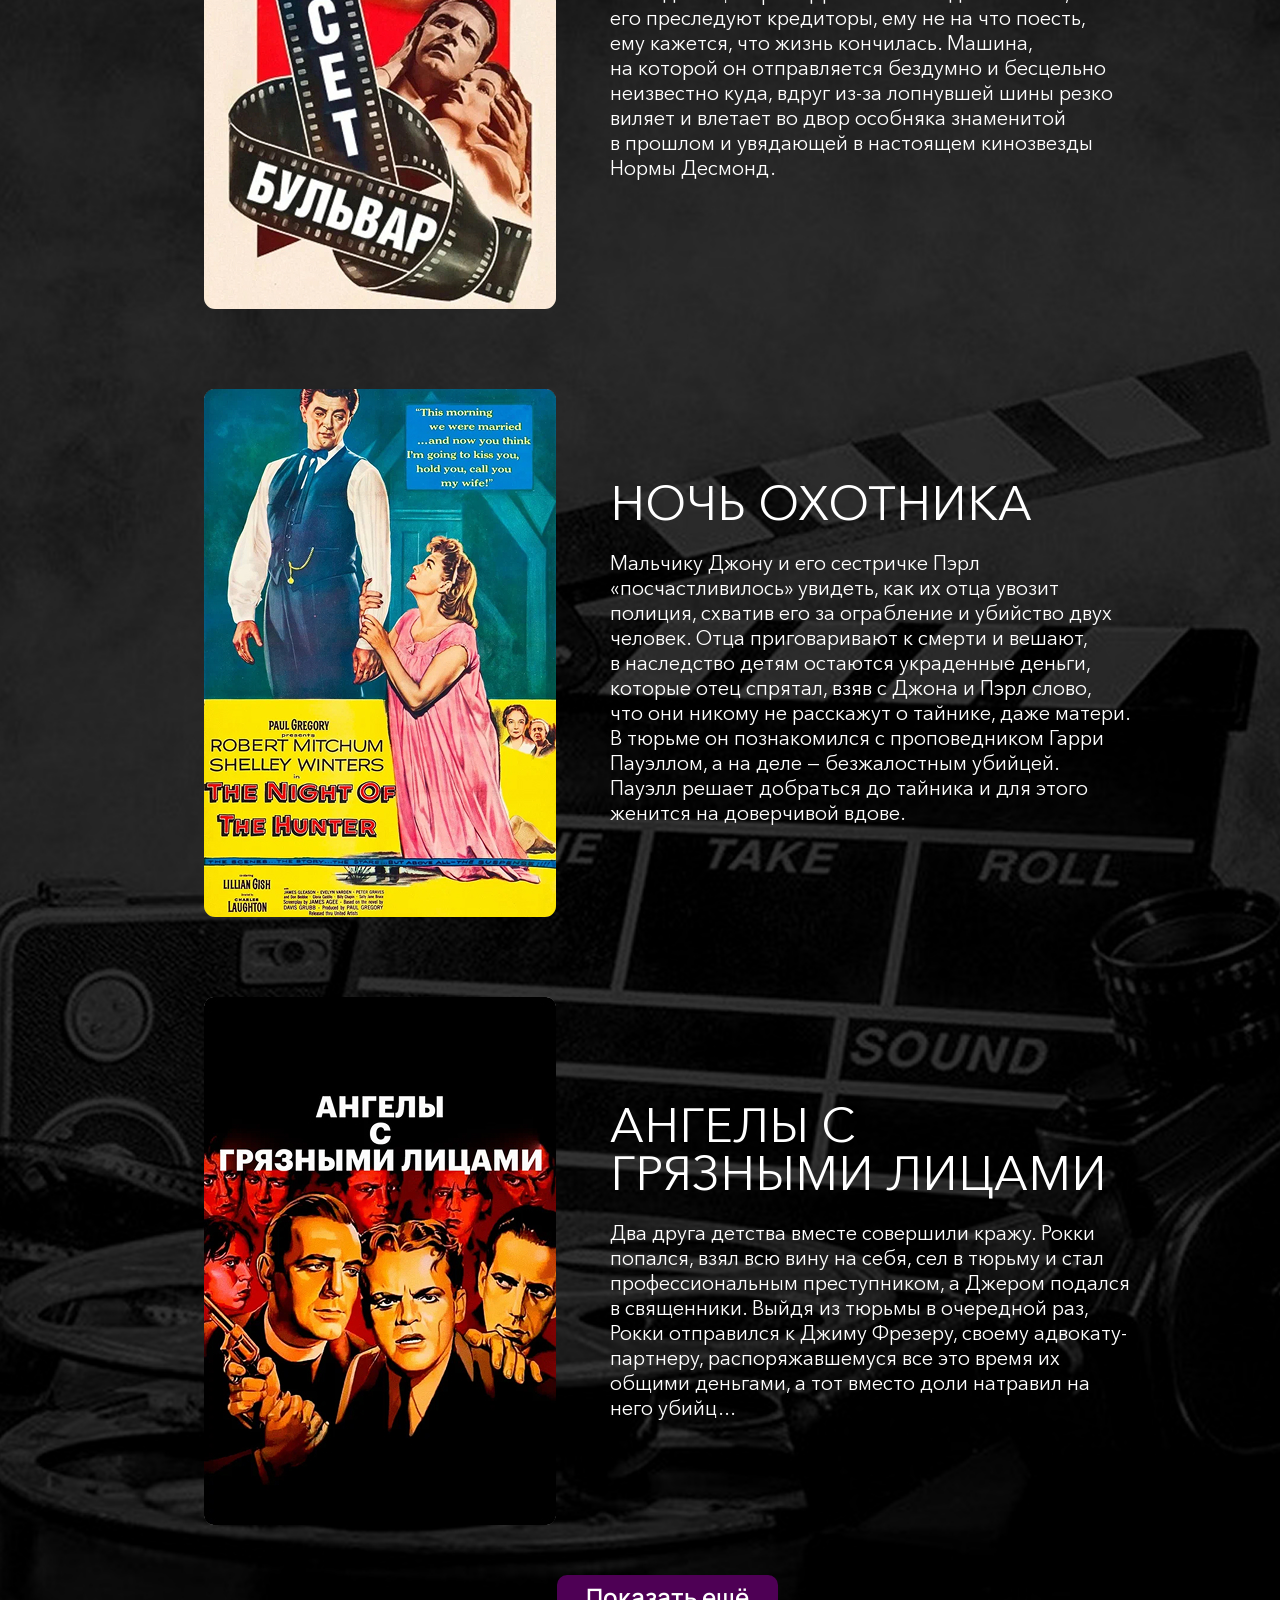
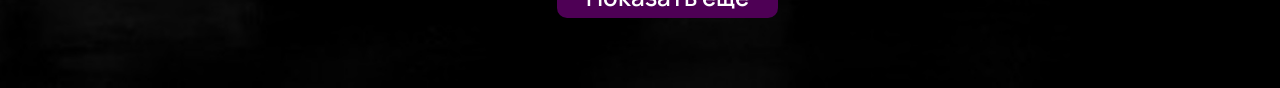
==== commit 323dafb6: "fgfgfggfgfgfg" ====
--- a/noir.html
+++ b/noir.html
@@ -10,10 +10,10 @@
   <body>
     <menu>
         <nav>
-            <button><a href=""><img src="img/home.svg" alt=""></a></button>
+            <button class="home"><a href="index.html"><img src="img/home.svg" alt=""></a></button>
             <div>
                 <button class="left"><a href="goth.html"><img src="img/right.svg" alt=""></a></button>
-                <button class="right"><a href=""><img src="img/left.svg" alt=""></a></button>
+                <button class="right"><a href="goth.html"><img src="img/left.svg" alt=""></a></button>
             </div>
         </nav>
     </menu>
@@ -24,9 +24,9 @@
         <p>
             Визуальный стиль нуар  —  это эстетика мрачных криминальных драм, зародившаяся в американском кино 1940-х годов. Для него характерен глубокий пессимизм, а главными инструментами выразительности выступают резкие контрасты света и тени, нагнетающие атмосферу недоверия и одиночества. 
         </p>
-        <button>Подробнее</button>
       </div>
       <img src="img/noir/main_screen/main.jpg" alt="">
+      <button>Подробнее</button>
     </header>
 
     <section class="arh">
@@ -181,36 +181,36 @@
           <h3>Eterna Oldstyle</h3>
           <div class="font_goth">
             <p>NOIR</p>
-            <p>NOIR</p>
-          </div>
-          <button class="download"><a href="fonts/Cattedrale.zip" download="Cattedrale.zip">Скачать</a></button>
+            <p>НУАР</p>
+          </div>
+          <button class="download"><a href="fonts/Eterna Oldstyle.zip" download="Eterna Oldstyle.zip">Скачать</a></button>
         </div>
 
         <div class="font_2">
           <h3>Europeana One</h3>
           <div class="font_goth">
             <p>NOIR</p>
-            <p>NOIR</p>
-          </div>
-          <button class="download"><a href="fonts/Wolgadeutsche.rar" download="Wolgadeutsche.rar">Скачать</a></button>
+            <p>НУАР</p>
+          </div>
+          <button class="download"><a href="fonts/Europeana.zip" download="Europeana.zip">Скачать</a></button>
         </div>
 
         <div class="font_3">
           <h3>Europeana Two</h3>
           <div class="font_goth">
             <p>NOIR</p>
-            <p>NOIR</p>
-          </div>
-          <button class="download"><a href="fonts/Hel Grotesk Gothic SHA.zip" download="Hel Grotesk Gothic SHA.zip">Скачать</a></button>
+            <p>НУАР</p>
+          </div>
+          <button class="download"><a href="fonts/Europeana.zip" download="Europeana.zip">Скачать</a></button>
         </div>
 
         <div class="font_4">
           <h3>Marggraff Kursiv Zarte</h3>
           <div class="font_goth">
             <p>NOIR</p>
-            <p>NOIR</p>
-          </div>
-          <button class="download"><a href="fonts/Arthur Gothic.zip" download="Arthur Gothic.zip">Скачать</a></button>
+            <p>НУАР</p>
+          </div>
+          <button class="download"><a href="fonts/Marggraff Kursiv Zarte.zip" download="Marggraff Kursiv Zarte.zip">Скачать</a></button>
         </div>
 
         <button class="btn_more">Показать ещё</button>
--- a/styles/null.css
+++ b/styles/null.css
@@ -27,6 +27,7 @@
 html,
 body {
   height: max-content;
+  background-color: #000000;
   overflow-x: hidden;
   width: 100%;
   font-size: 100%;
@@ -153,7 +154,46 @@
 
 @font-face {
   font-family: "Arthur";
-  src: url("../fonts//Arthur Gothic/ofont.ru_Arthur Gothic (1).ttf") format("truetype");
+  src: url("../fonts/Arthur Gothic/ofont.ru_Arthur Gothic (1).ttf") format("truetype");
+  font-weight: 400;
+  font-style: normal;
+  font-display: swap;
+}
+
+@font-face {
+  font-family: "Romantica";
+  src: url("../fonts/Romantica Antiqua/Romantica Antiqua.ttf") format("truetype");
+  font-weight: 400;
+  font-style: normal;
+  font-display: swap;
+}
+
+@font-face {
+  font-family: "Eterna";
+  src: url("../fonts/Eterna Oldstyle/Eterna Oldstyle.ttf") format("truetype");
+  font-weight: 400;
+  font-style: normal;
+  font-display: swap;
+}
+
+@font-face {
+  font-family: "One";
+  src: url("../fonts/Europeana/Europeana One.ttf") format("truetype");
+  font-weight: 400;
+  font-style: normal;
+  font-display: swap;
+}
+@font-face {
+  font-family: "Two";
+  src: url("../fonts/Europeana/Europeana Two .ttf") format("truetype");
+  font-weight: 400;
+  font-style: normal;
+  font-display: swap;
+}
+
+@font-face {
+  font-family: "Margg";
+  src: url("../fonts/Marggraff Kursiv Zarte/Marggraff Kursiv Zarte.ttf") format("truetype");
   font-weight: 400;
   font-style: normal;
   font-display: swap;
@@ -162,8 +202,8 @@
 menu {
     position: fixed;
     overflow: hidden;
-    top: 30px;
-    right: 30px;
+    top: 20px;
+    right: 20px;
     z-index: 1000;
     padding: 5px 10px;
     border-radius: 10px;
@@ -186,9 +226,13 @@
 }
 menu button {
     background-color: rgba(78, 0, 85, 1);
-    height: 60px;
-    width: 60px;
+    height: 50px;
+    width: 50px;
     border-radius: 10px
+}
+.home img {
+  width: 36px;
+  height: 36px;
 }
 .left {
     width: 50px;
--- a/styles/noir.css
+++ b/styles/noir.css
@@ -3,6 +3,7 @@
   width: 100vw;
   padding-left: 9vw;
   display: flex;
+  justify-content: space-between;
   background-color: #000000;
 }
 header div {
@@ -15,7 +16,7 @@
     width: 42.36vw;
 }
 h1 {
-  font-family: "Rome", Sans-Serif;
+  font-family: "Romantica", Sans-Serif;
   font-weight: 400;
   font-size: 200px;
   color: #ffffff;
@@ -25,6 +26,7 @@
   margin-top: 20px;
   font-weight: 400;
   font-size: 24px;
+  width: 615px;
   color: #ffffff;
 }
 header button {
@@ -40,7 +42,7 @@
   margin: auto;
   position: absolute;
   bottom: 4.8vw;
-  right: 0;
+  left: calc(50% - 111.9px);
 }
 
 h2 {
@@ -54,7 +56,7 @@
 .palette_h2,
 .fonts_h2,
 .films_h2 {
-  padding: 5.5vw 0;
+  padding: 70px 0;
   display: grid;
   justify-content: center;
 }
@@ -110,7 +112,7 @@
 }
 
 .btn_more {
-  padding: 5px 28px;
+  padding: 5px 29px;
   background-color: rgba(78, 0, 85, 1);
   border-radius: 10px;
   font-family: "Manrope", Sans-Serif;
@@ -259,19 +261,19 @@
   width: 100%;
 }
 .font_1 p {
-  font-family: "Cattedrale", Sans-Serif;
-  font-weight: 500;
+  font-family: "Eterna", Sans-Serif;
+  font-weight: 400;
 }
 .font_2 p {
-  font-family: "Wolga", Sans-Serif;
+  font-family: "One", Sans-Serif;
   font-weight: 400;
 }
 .font_3 p {
-  font-family: "Hel", Sans-Serif;
-  font-weight: 900;
+  font-family: "Two", Sans-Serif;
+  font-weight: 400;
 }
 .font_4 p {
-  font-family: "Arthur", Sans-Serif;
+  font-family: "Margg", Sans-Serif;
   font-weight: 400;
 }
 h3 {
@@ -302,7 +304,7 @@
   background-color: #4e0055;
   border-radius: 0 0 10px 10px;
   margin-left: calc(98% - 12vw);
-  padding: 12px 26px;
+  padding: 6px 28px;
 }
 .download a {
   font-family: "Manrope", Sans-Serif;
@@ -350,6 +352,9 @@
   color: #ffffff;
   margin-bottom: 24px;
 }
+.film_text {
+  max-width: 602px;
+}
 .film_text p {
   font-family: "Avenir", Sans-Serif;
   font-size: 20px;
